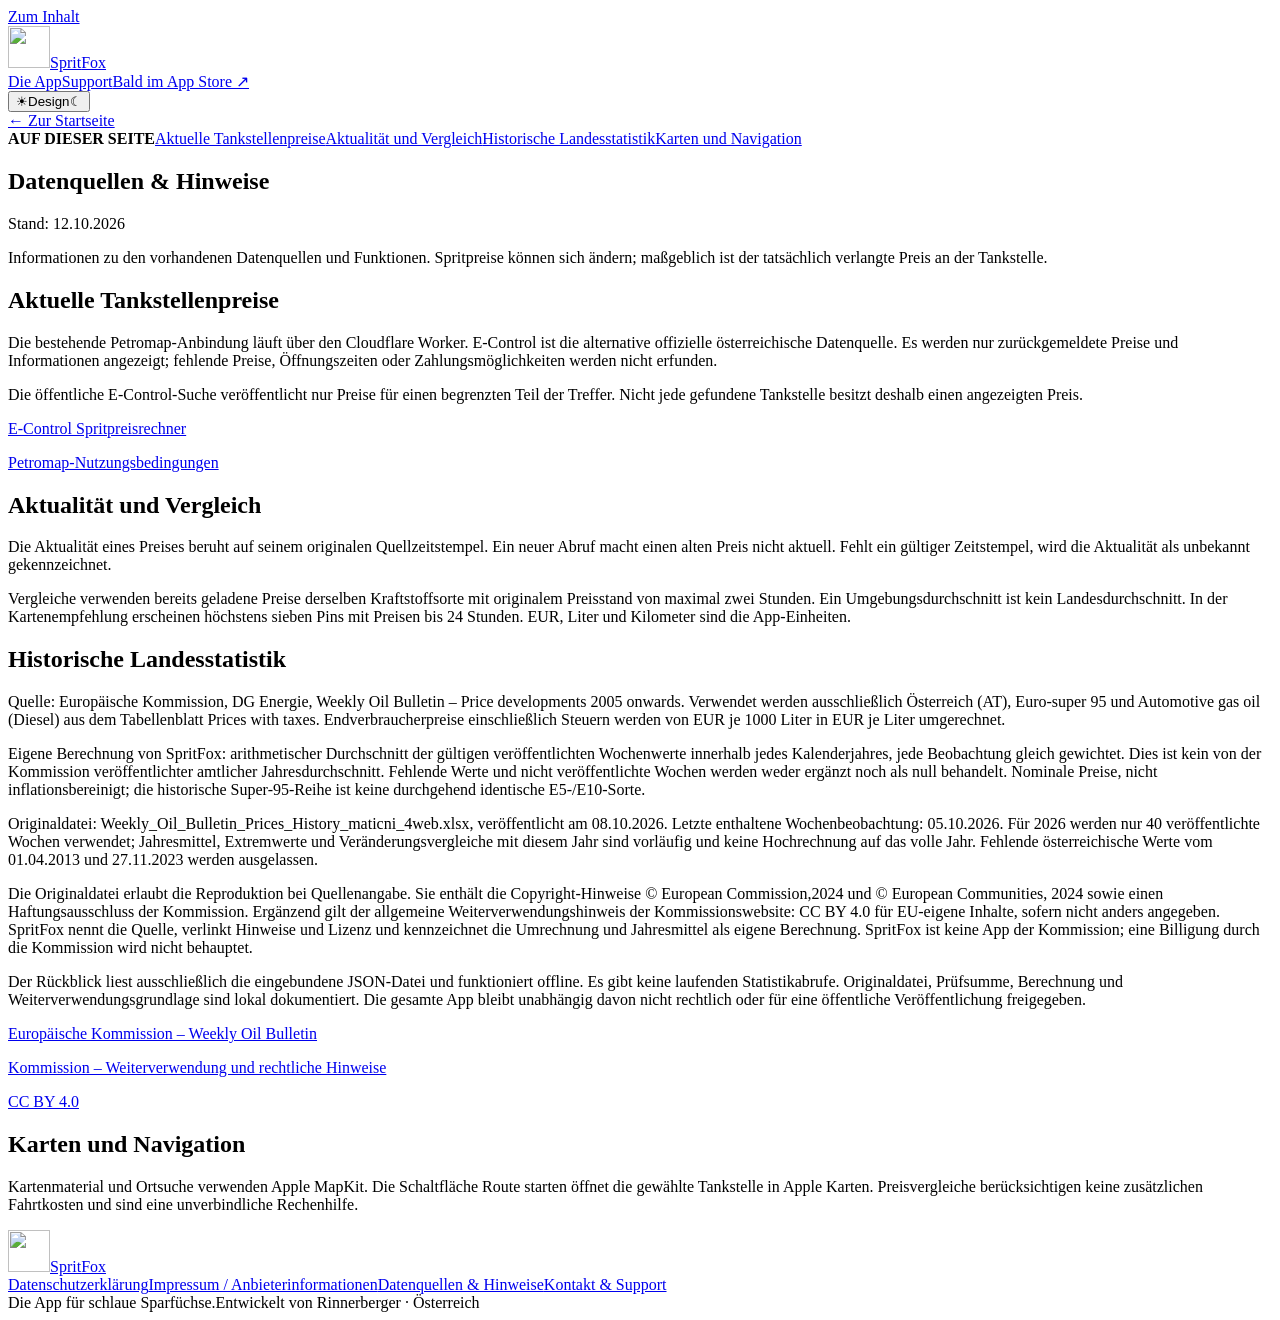
==== datenquellen/index.html @ d54d7916 "Publish existing SpritFox data source notices" ====
<!doctype html>
<html lang="de"><head><meta charset="utf-8"><meta name="viewport" content="width=device-width, initial-scale=1">
<meta name="robots" content="index, follow"><meta name="color-scheme" content="light dark">
<meta name="referrer" content="no-referrer">
<meta http-equiv="Content-Security-Policy" content="default-src 'none'; script-src 'self'; style-src 'self'; img-src 'self'; base-uri 'none'; form-action 'none'">
<meta name="description" content="SpritFox – Die App für schlaue Sparfüchse. Verfügbare Diesel- und Benzinpreise in Österreich und Deutschland vergleichen. Bald im App Store.">
<title>Datenquellen &amp; Hinweise · SpritFox</title><script src="../theme-init.js"></script><script src="../site.js" defer></script><link rel="stylesheet" href="../styles.css"><link rel="icon" type="image/png" href="../foxy.png"></head>
<body><a class="skip-link" href="#inhalt">Zum Inhalt</a><header class="site-header"><a class="brand" href="../index.html" aria-label="SpritFox Startseite"><img src="../foxy.png" width="42" height="42" alt=""><span>Sprit<span class="fox">Fox</span></span></a><nav class="header-nav" aria-label="Hauptnavigation"><a href="../index.html#funktionen">Die App</a><a href="../support/index.html">Support</a><a class="nav-cta" href="../index.html#download">Bald im App Store <span aria-hidden="true">↗</span></a><div class="theme-controls"><button class="theme-toggle" id="theme-toggle" type="button" aria-pressed="false" aria-label="Dunkelmodus einschalten"><span class="theme-sun" aria-hidden="true">☀</span><span class="theme-label">Design</span><span class="theme-moon" aria-hidden="true">☾</span></button><button class="theme-reset" id="theme-reset" type="button" hidden title="Systemeinstellung verwenden" aria-label="Systemeinstellung verwenden">Auto</button></div></nav></header>
<main id="inhalt" class="legal-main"><a class="breadcrumb" href="../index.html">← Zur Startseite</a><div class="legal-layout"><nav class="legal-toc" aria-label="Inhaltsverzeichnis"><strong>AUF DIESER SEITE</strong><a href="#abschnitt-1">Aktuelle Tankstellenpreise</a><a href="#abschnitt-2">Aktualität und Vergleich</a><a href="#abschnitt-3">Historische Landesstatistik</a><a href="#abschnitt-4">Karten und Navigation</a></nav><article class="legal-article"><h1>Datenquellen &amp; Hinweise</h1><p class="date">Stand: 12.10.2026</p><p class="summary">Informationen zu den vorhandenen Datenquellen und Funktionen. Spritpreise können sich ändern; maßgeblich ist der tatsächlich verlangte Preis an der Tankstelle.</p><section id="abschnitt-1"><h2>Aktuelle Tankstellenpreise</h2><p>Die bestehende Petromap-Anbindung läuft über den Cloudflare Worker. E-Control ist die alternative offizielle österreichische Datenquelle. Es werden nur zurückgemeldete Preise und Informationen angezeigt; fehlende Preise, Öffnungszeiten oder Zahlungsmöglichkeiten werden nicht erfunden.</p><p>Die öffentliche E-Control-Suche veröffentlicht nur Preise für einen begrenzten Teil der Treffer. Nicht jede gefundene Tankstelle besitzt deshalb einen angezeigten Preis.</p><p><a href="https://www.spritpreisrechner.at/">E-Control Spritpreisrechner</a></p><p><a href="https://developer.petromap.eu/terms">Petromap-Nutzungsbedingungen</a></p></section><section id="abschnitt-2"><h2>Aktualität und Vergleich</h2><p>Die Aktualität eines Preises beruht auf seinem originalen Quellzeitstempel. Ein neuer Abruf macht einen alten Preis nicht aktuell. Fehlt ein gültiger Zeitstempel, wird die Aktualität als unbekannt gekennzeichnet.</p><p>Vergleiche verwenden bereits geladene Preise derselben Kraftstoffsorte mit originalem Preisstand von maximal zwei Stunden. Ein Umgebungsdurchschnitt ist kein Landesdurchschnitt. In der Kartenempfehlung erscheinen höchstens sieben Pins mit Preisen bis 24 Stunden. EUR, Liter und Kilometer sind die App-Einheiten.</p></section><section id="abschnitt-3"><h2>Historische Landesstatistik</h2><p>Quelle: Europäische Kommission, DG Energie, Weekly Oil Bulletin – Price developments 2005 onwards. Verwendet werden ausschließlich Österreich (AT), Euro-super 95 und Automotive gas oil (Diesel) aus dem Tabellenblatt Prices with taxes. Endverbraucherpreise einschließlich Steuern werden von EUR je 1000 Liter in EUR je Liter umgerechnet.</p><p>Eigene Berechnung von Sprit<span class="fox">Fox</span>: arithmetischer Durchschnitt der gültigen veröffentlichten Wochenwerte innerhalb jedes Kalenderjahres, jede Beobachtung gleich gewichtet. Dies ist kein von der Kommission veröffentlichter amtlicher Jahresdurchschnitt. Fehlende Werte und nicht veröffentlichte Wochen werden weder ergänzt noch als null behandelt. Nominale Preise, nicht inflationsbereinigt; die historische Super-95-Reihe ist keine durchgehend identische E5-/E10-Sorte.</p><p>Originaldatei: Weekly_Oil_Bulletin_Prices_History_maticni_4web.xlsx, veröffentlicht am 08.10.2026. Letzte enthaltene Wochenbeobachtung: 05.10.2026. Für 2026 werden nur 40 veröffentlichte Wochen verwendet; Jahresmittel, Extremwerte und Veränderungsvergleiche mit diesem Jahr sind vorläufig und keine Hochrechnung auf das volle Jahr. Fehlende österreichische Werte vom 01.04.2013 und 27.11.2023 werden ausgelassen.</p><p>Die Originaldatei erlaubt die Reproduktion bei Quellenangabe. Sie enthält die Copyright-Hinweise © European Commission,2024 und © European Communities, 2024 sowie einen Haftungsausschluss der Kommission. Ergänzend gilt der allgemeine Weiterverwendungshinweis der Kommissionswebsite: CC BY 4.0 für EU-eigene Inhalte, sofern nicht anders angegeben. Sprit<span class="fox">Fox</span> nennt die Quelle, verlinkt Hinweise und Lizenz und kennzeichnet die Umrechnung und Jahresmittel als eigene Berechnung. Sprit<span class="fox">Fox</span> ist keine App der Kommission; eine Billigung durch die Kommission wird nicht behauptet.</p><p>Der Rückblick liest ausschließlich die eingebundene JSON-Datei und funktioniert offline. Es gibt keine laufenden Statistikabrufe. Originaldatei, Prüfsumme, Berechnung und Weiterverwendungsgrundlage sind lokal dokumentiert. Die gesamte App bleibt unabhängig davon nicht rechtlich oder für eine öffentliche Veröffentlichung freigegeben.</p><p><a href="https://energy.ec.europa.eu/data-and-analysis/weekly-oil-bulletin_en">Europäische Kommission – Weekly Oil Bulletin</a></p><p><a href="https://commission.europa.eu/legal-notice_en">Kommission – Weiterverwendung und rechtliche Hinweise</a></p><p><a href="https://creativecommons.org/licenses/by/4.0/">CC BY 4.0</a></p></section><section id="abschnitt-4"><h2>Karten und Navigation</h2><p>Kartenmaterial und Ortsuche verwenden Apple MapKit. Die Schaltfläche Route starten öffnet die gewählte Tankstelle in Apple Karten. Preisvergleiche berücksichtigen keine zusätzlichen Fahrtkosten und sind eine unverbindliche Rechenhilfe.</p></section></article></div></main><footer class="site-footer"><div class="footer-top"><a class="brand" href="../index.html" aria-label="SpritFox Startseite"><img src="../foxy.png" width="42" height="42" alt=""><span>Sprit<span class="fox">Fox</span></span></a><nav class="footer-nav" aria-label="Rechtliche Informationen"><a href="../datenschutz/index.html">Datenschutzerklärung</a><a href="../impressum/index.html">Impressum / Anbieterinformationen</a><a href="../datenquellen/index.html" aria-current="page">Datenquellen &amp; Hinweise</a><a href="../support/index.html">Kontakt &amp; Support</a></nav></div><div class="footer-bottom"><span>Die App für schlaue Sparfüchse.</span><span>Entwickelt von Rinnerberger · Österreich</span></div></footer></body></html>
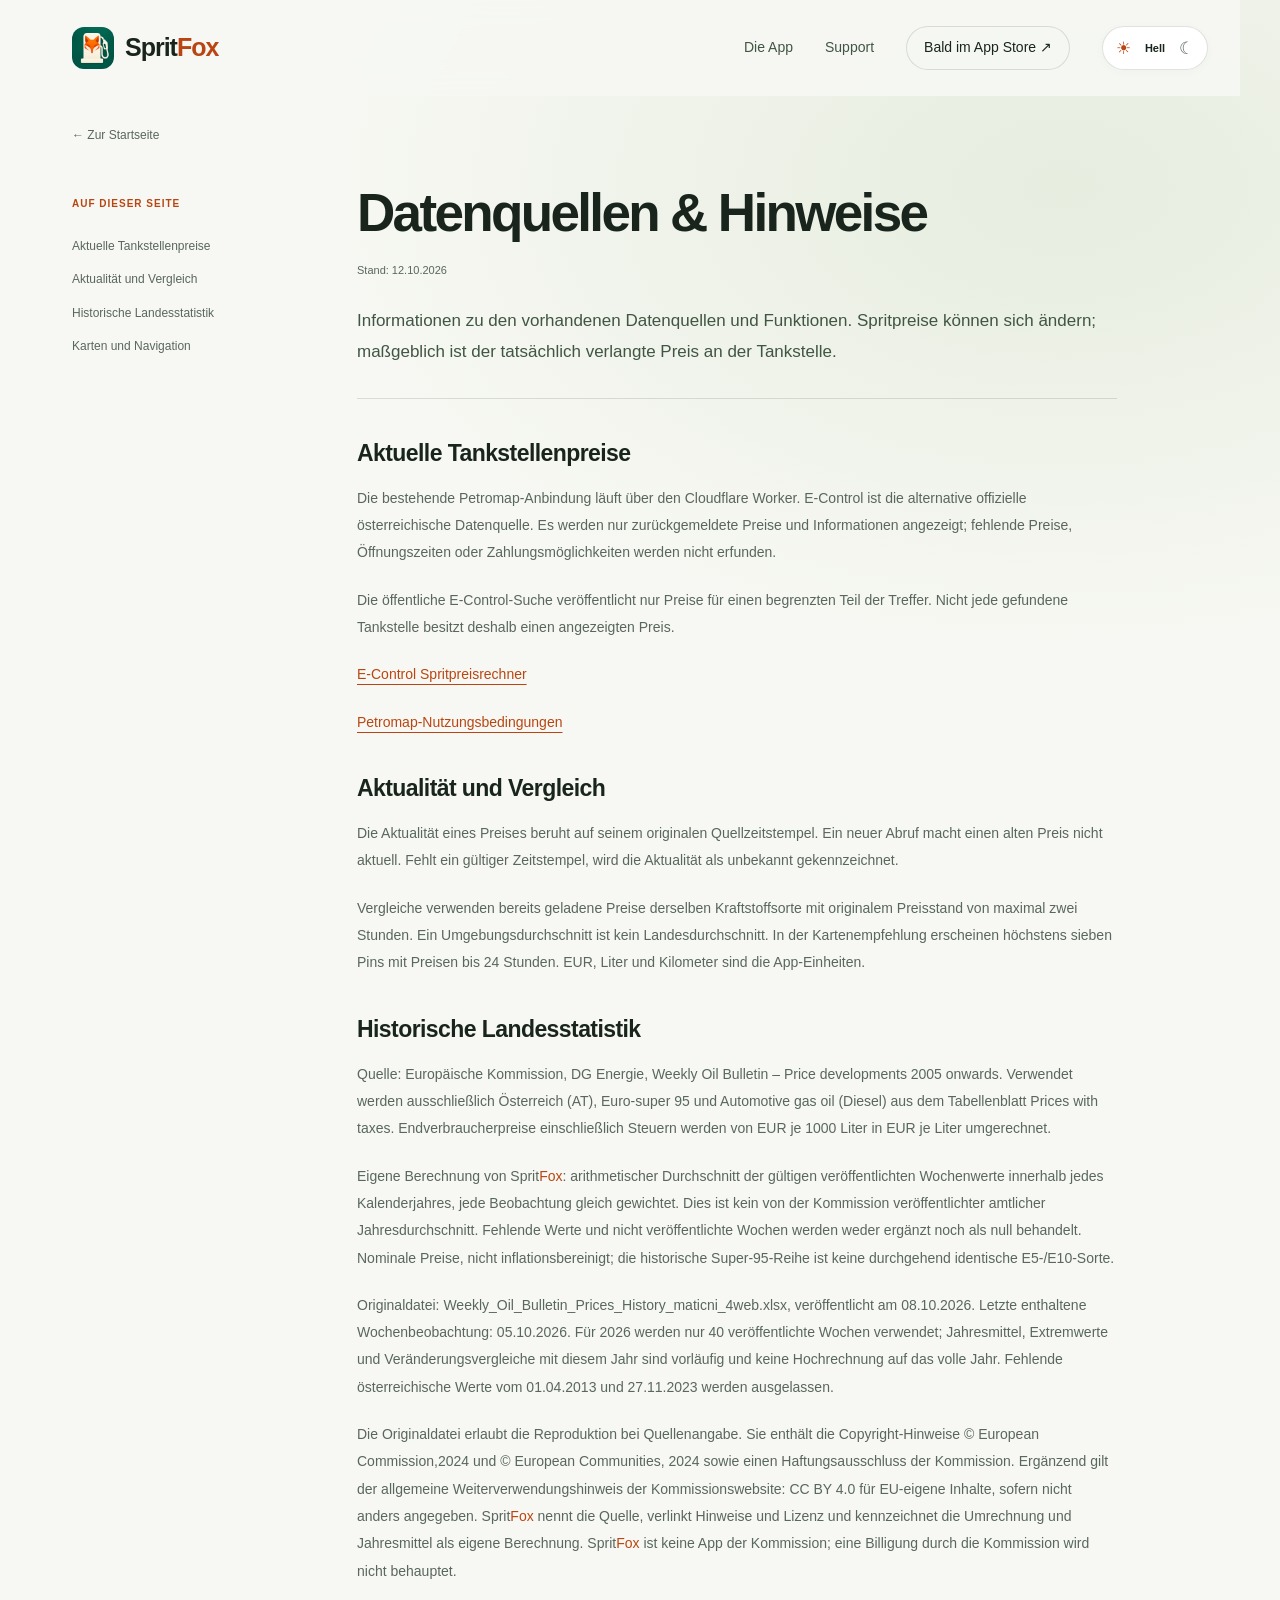
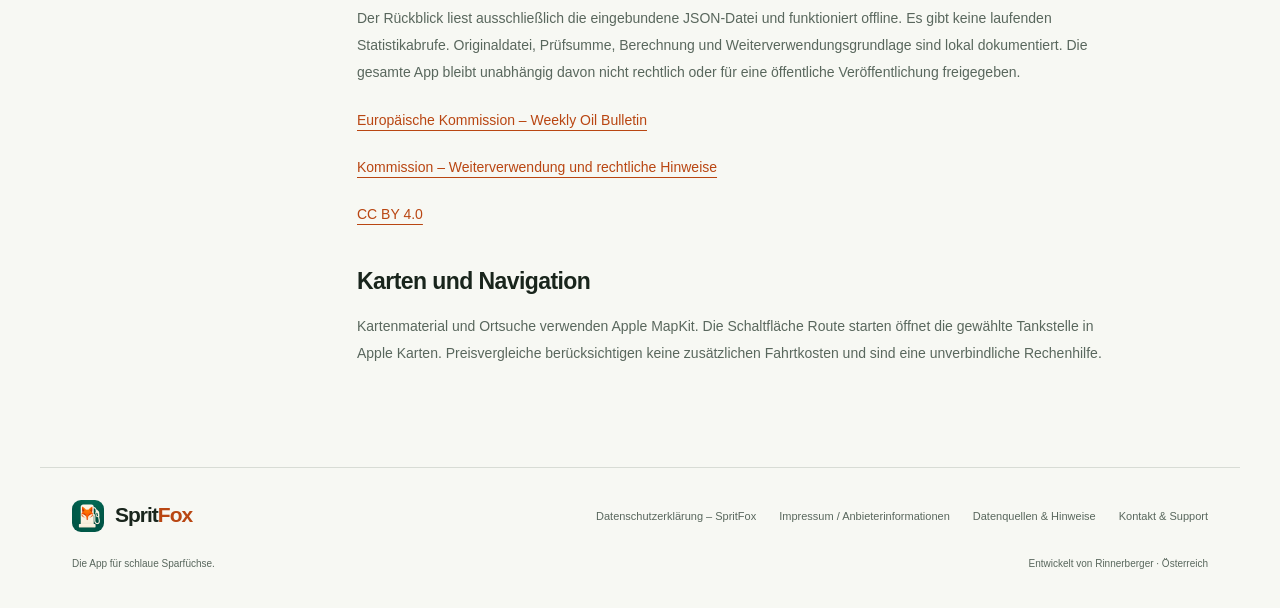
==== commit a5ad18e5: "Sync privacy navigation title on data sources page" ====
--- a/datenquellen/index.html
+++ b/datenquellen/index.html
@@ -6,4 +6,4 @@
 <meta name="description" content="SpritFox – Die App für schlaue Sparfüchse. Verfügbare Diesel- und Benzinpreise in Österreich und Deutschland vergleichen. Bald im App Store.">
 <title>Datenquellen &amp; Hinweise · SpritFox</title><script src="../theme-init.js"></script><script src="../site.js" defer></script><link rel="stylesheet" href="../styles.css"><link rel="icon" type="image/png" href="../foxy.png"></head>
 <body><a class="skip-link" href="#inhalt">Zum Inhalt</a><header class="site-header"><a class="brand" href="../index.html" aria-label="SpritFox Startseite"><img src="../foxy.png" width="42" height="42" alt=""><span>Sprit<span class="fox">Fox</span></span></a><nav class="header-nav" aria-label="Hauptnavigation"><a href="../index.html#funktionen">Die App</a><a href="../support/index.html">Support</a><a class="nav-cta" href="../index.html#download">Bald im App Store <span aria-hidden="true">↗</span></a><div class="theme-controls"><button class="theme-toggle" id="theme-toggle" type="button" aria-pressed="false" aria-label="Dunkelmodus einschalten"><span class="theme-sun" aria-hidden="true">☀</span><span class="theme-label">Design</span><span class="theme-moon" aria-hidden="true">☾</span></button><button class="theme-reset" id="theme-reset" type="button" hidden title="Systemeinstellung verwenden" aria-label="Systemeinstellung verwenden">Auto</button></div></nav></header>
-<main id="inhalt" class="legal-main"><a class="breadcrumb" href="../index.html">← Zur Startseite</a><div class="legal-layout"><nav class="legal-toc" aria-label="Inhaltsverzeichnis"><strong>AUF DIESER SEITE</strong><a href="#abschnitt-1">Aktuelle Tankstellenpreise</a><a href="#abschnitt-2">Aktualität und Vergleich</a><a href="#abschnitt-3">Historische Landesstatistik</a><a href="#abschnitt-4">Karten und Navigation</a></nav><article class="legal-article"><h1>Datenquellen &amp; Hinweise</h1><p class="date">Stand: 12.10.2026</p><p class="summary">Informationen zu den vorhandenen Datenquellen und Funktionen. Spritpreise können sich ändern; maßgeblich ist der tatsächlich verlangte Preis an der Tankstelle.</p><section id="abschnitt-1"><h2>Aktuelle Tankstellenpreise</h2><p>Die bestehende Petromap-Anbindung läuft über den Cloudflare Worker. E-Control ist die alternative offizielle österreichische Datenquelle. Es werden nur zurückgemeldete Preise und Informationen angezeigt; fehlende Preise, Öffnungszeiten oder Zahlungsmöglichkeiten werden nicht erfunden.</p><p>Die öffentliche E-Control-Suche veröffentlicht nur Preise für einen begrenzten Teil der Treffer. Nicht jede gefundene Tankstelle besitzt deshalb einen angezeigten Preis.</p><p><a href="https://www.spritpreisrechner.at/">E-Control Spritpreisrechner</a></p><p><a href="https://developer.petromap.eu/terms">Petromap-Nutzungsbedingungen</a></p></section><section id="abschnitt-2"><h2>Aktualität und Vergleich</h2><p>Die Aktualität eines Preises beruht auf seinem originalen Quellzeitstempel. Ein neuer Abruf macht einen alten Preis nicht aktuell. Fehlt ein gültiger Zeitstempel, wird die Aktualität als unbekannt gekennzeichnet.</p><p>Vergleiche verwenden bereits geladene Preise derselben Kraftstoffsorte mit originalem Preisstand von maximal zwei Stunden. Ein Umgebungsdurchschnitt ist kein Landesdurchschnitt. In der Kartenempfehlung erscheinen höchstens sieben Pins mit Preisen bis 24 Stunden. EUR, Liter und Kilometer sind die App-Einheiten.</p></section><section id="abschnitt-3"><h2>Historische Landesstatistik</h2><p>Quelle: Europäische Kommission, DG Energie, Weekly Oil Bulletin – Price developments 2005 onwards. Verwendet werden ausschließlich Österreich (AT), Euro-super 95 und Automotive gas oil (Diesel) aus dem Tabellenblatt Prices with taxes. Endverbraucherpreise einschließlich Steuern werden von EUR je 1000 Liter in EUR je Liter umgerechnet.</p><p>Eigene Berechnung von Sprit<span class="fox">Fox</span>: arithmetischer Durchschnitt der gültigen veröffentlichten Wochenwerte innerhalb jedes Kalenderjahres, jede Beobachtung gleich gewichtet. Dies ist kein von der Kommission veröffentlichter amtlicher Jahresdurchschnitt. Fehlende Werte und nicht veröffentlichte Wochen werden weder ergänzt noch als null behandelt. Nominale Preise, nicht inflationsbereinigt; die historische Super-95-Reihe ist keine durchgehend identische E5-/E10-Sorte.</p><p>Originaldatei: Weekly_Oil_Bulletin_Prices_History_maticni_4web.xlsx, veröffentlicht am 08.10.2026. Letzte enthaltene Wochenbeobachtung: 05.10.2026. Für 2026 werden nur 40 veröffentlichte Wochen verwendet; Jahresmittel, Extremwerte und Veränderungsvergleiche mit diesem Jahr sind vorläufig und keine Hochrechnung auf das volle Jahr. Fehlende österreichische Werte vom 01.04.2013 und 27.11.2023 werden ausgelassen.</p><p>Die Originaldatei erlaubt die Reproduktion bei Quellenangabe. Sie enthält die Copyright-Hinweise © European Commission,2024 und © European Communities, 2024 sowie einen Haftungsausschluss der Kommission. Ergänzend gilt der allgemeine Weiterverwendungshinweis der Kommissionswebsite: CC BY 4.0 für EU-eigene Inhalte, sofern nicht anders angegeben. Sprit<span class="fox">Fox</span> nennt die Quelle, verlinkt Hinweise und Lizenz und kennzeichnet die Umrechnung und Jahresmittel als eigene Berechnung. Sprit<span class="fox">Fox</span> ist keine App der Kommission; eine Billigung durch die Kommission wird nicht behauptet.</p><p>Der Rückblick liest ausschließlich die eingebundene JSON-Datei und funktioniert offline. Es gibt keine laufenden Statistikabrufe. Originaldatei, Prüfsumme, Berechnung und Weiterverwendungsgrundlage sind lokal dokumentiert. Die gesamte App bleibt unabhängig davon nicht rechtlich oder für eine öffentliche Veröffentlichung freigegeben.</p><p><a href="https://energy.ec.europa.eu/data-and-analysis/weekly-oil-bulletin_en">Europäische Kommission – Weekly Oil Bulletin</a></p><p><a href="https://commission.europa.eu/legal-notice_en">Kommission – Weiterverwendung und rechtliche Hinweise</a></p><p><a href="https://creativecommons.org/licenses/by/4.0/">CC BY 4.0</a></p></section><section id="abschnitt-4"><h2>Karten und Navigation</h2><p>Kartenmaterial und Ortsuche verwenden Apple MapKit. Die Schaltfläche Route starten öffnet die gewählte Tankstelle in Apple Karten. Preisvergleiche berücksichtigen keine zusätzlichen Fahrtkosten und sind eine unverbindliche Rechenhilfe.</p></section></article></div></main><footer class="site-footer"><div class="footer-top"><a class="brand" href="../index.html" aria-label="SpritFox Startseite"><img src="../foxy.png" width="42" height="42" alt=""><span>Sprit<span class="fox">Fox</span></span></a><nav class="footer-nav" aria-label="Rechtliche Informationen"><a href="../datenschutz/index.html">Datenschutzerklärung</a><a href="../impressum/index.html">Impressum / Anbieterinformationen</a><a href="../datenquellen/index.html" aria-current="page">Datenquellen &amp; Hinweise</a><a href="../support/index.html">Kontakt &amp; Support</a></nav></div><div class="footer-bottom"><span>Die App für schlaue Sparfüchse.</span><span>Entwickelt von Rinnerberger · Österreich</span></div></footer></body></html>+<main id="inhalt" class="legal-main"><a class="breadcrumb" href="../index.html">← Zur Startseite</a><div class="legal-layout"><nav class="legal-toc" aria-label="Inhaltsverzeichnis"><strong>AUF DIESER SEITE</strong><a href="#abschnitt-1">Aktuelle Tankstellenpreise</a><a href="#abschnitt-2">Aktualität und Vergleich</a><a href="#abschnitt-3">Historische Landesstatistik</a><a href="#abschnitt-4">Karten und Navigation</a></nav><article class="legal-article"><h1>Datenquellen &amp; Hinweise</h1><p class="date">Stand: 12.10.2026</p><p class="summary">Informationen zu den vorhandenen Datenquellen und Funktionen. Spritpreise können sich ändern; maßgeblich ist der tatsächlich verlangte Preis an der Tankstelle.</p><section id="abschnitt-1"><h2>Aktuelle Tankstellenpreise</h2><p>Die bestehende Petromap-Anbindung läuft über den Cloudflare Worker. E-Control ist die alternative offizielle österreichische Datenquelle. Es werden nur zurückgemeldete Preise und Informationen angezeigt; fehlende Preise, Öffnungszeiten oder Zahlungsmöglichkeiten werden nicht erfunden.</p><p>Die öffentliche E-Control-Suche veröffentlicht nur Preise für einen begrenzten Teil der Treffer. Nicht jede gefundene Tankstelle besitzt deshalb einen angezeigten Preis.</p><p><a href="https://www.spritpreisrechner.at/">E-Control Spritpreisrechner</a></p><p><a href="https://developer.petromap.eu/terms">Petromap-Nutzungsbedingungen</a></p></section><section id="abschnitt-2"><h2>Aktualität und Vergleich</h2><p>Die Aktualität eines Preises beruht auf seinem originalen Quellzeitstempel. Ein neuer Abruf macht einen alten Preis nicht aktuell. Fehlt ein gültiger Zeitstempel, wird die Aktualität als unbekannt gekennzeichnet.</p><p>Vergleiche verwenden bereits geladene Preise derselben Kraftstoffsorte mit originalem Preisstand von maximal zwei Stunden. Ein Umgebungsdurchschnitt ist kein Landesdurchschnitt. In der Kartenempfehlung erscheinen höchstens sieben Pins mit Preisen bis 24 Stunden. EUR, Liter und Kilometer sind die App-Einheiten.</p></section><section id="abschnitt-3"><h2>Historische Landesstatistik</h2><p>Quelle: Europäische Kommission, DG Energie, Weekly Oil Bulletin – Price developments 2005 onwards. Verwendet werden ausschließlich Österreich (AT), Euro-super 95 und Automotive gas oil (Diesel) aus dem Tabellenblatt Prices with taxes. Endverbraucherpreise einschließlich Steuern werden von EUR je 1000 Liter in EUR je Liter umgerechnet.</p><p>Eigene Berechnung von Sprit<span class="fox">Fox</span>: arithmetischer Durchschnitt der gültigen veröffentlichten Wochenwerte innerhalb jedes Kalenderjahres, jede Beobachtung gleich gewichtet. Dies ist kein von der Kommission veröffentlichter amtlicher Jahresdurchschnitt. Fehlende Werte und nicht veröffentlichte Wochen werden weder ergänzt noch als null behandelt. Nominale Preise, nicht inflationsbereinigt; die historische Super-95-Reihe ist keine durchgehend identische E5-/E10-Sorte.</p><p>Originaldatei: Weekly_Oil_Bulletin_Prices_History_maticni_4web.xlsx, veröffentlicht am 08.10.2026. Letzte enthaltene Wochenbeobachtung: 05.10.2026. Für 2026 werden nur 40 veröffentlichte Wochen verwendet; Jahresmittel, Extremwerte und Veränderungsvergleiche mit diesem Jahr sind vorläufig und keine Hochrechnung auf das volle Jahr. Fehlende österreichische Werte vom 01.04.2013 und 27.11.2023 werden ausgelassen.</p><p>Die Originaldatei erlaubt die Reproduktion bei Quellenangabe. Sie enthält die Copyright-Hinweise © European Commission,2024 und © European Communities, 2024 sowie einen Haftungsausschluss der Kommission. Ergänzend gilt der allgemeine Weiterverwendungshinweis der Kommissionswebsite: CC BY 4.0 für EU-eigene Inhalte, sofern nicht anders angegeben. Sprit<span class="fox">Fox</span> nennt die Quelle, verlinkt Hinweise und Lizenz und kennzeichnet die Umrechnung und Jahresmittel als eigene Berechnung. Sprit<span class="fox">Fox</span> ist keine App der Kommission; eine Billigung durch die Kommission wird nicht behauptet.</p><p>Der Rückblick liest ausschließlich die eingebundene JSON-Datei und funktioniert offline. Es gibt keine laufenden Statistikabrufe. Originaldatei, Prüfsumme, Berechnung und Weiterverwendungsgrundlage sind lokal dokumentiert. Die gesamte App bleibt unabhängig davon nicht rechtlich oder für eine öffentliche Veröffentlichung freigegeben.</p><p><a href="https://energy.ec.europa.eu/data-and-analysis/weekly-oil-bulletin_en">Europäische Kommission – Weekly Oil Bulletin</a></p><p><a href="https://commission.europa.eu/legal-notice_en">Kommission – Weiterverwendung und rechtliche Hinweise</a></p><p><a href="https://creativecommons.org/licenses/by/4.0/">CC BY 4.0</a></p></section><section id="abschnitt-4"><h2>Karten und Navigation</h2><p>Kartenmaterial und Ortsuche verwenden Apple MapKit. Die Schaltfläche Route starten öffnet die gewählte Tankstelle in Apple Karten. Preisvergleiche berücksichtigen keine zusätzlichen Fahrtkosten und sind eine unverbindliche Rechenhilfe.</p></section></article></div></main><footer class="site-footer"><div class="footer-top"><a class="brand" href="../index.html" aria-label="SpritFox Startseite"><img src="../foxy.png" width="42" height="42" alt=""><span>Sprit<span class="fox">Fox</span></span></a><nav class="footer-nav" aria-label="Rechtliche Informationen"><a href="../datenschutz/index.html">Datenschutzerklärung – SpritFox</a><a href="../impressum/index.html">Impressum / Anbieterinformationen</a><a href="../datenquellen/index.html" aria-current="page">Datenquellen &amp; Hinweise</a><a href="../support/index.html">Kontakt &amp; Support</a></nav></div><div class="footer-bottom"><span>Die App für schlaue Sparfüchse.</span><span>Entwickelt von Rinnerberger · Österreich</span></div></footer></body></html>
--- a/styles.css
+++ b/styles.css
@@ -0,0 +1,25 @@
+:root{color-scheme:light;--bg:#f7f8f3;--surface:#fff;--surface-raised:#edf1e8;--ink:#19251c;--muted:#59675d;--soft:#405543;--accent:#b94612;--orange:#ff773c;--line:rgba(30,55,33,.14);--line-strong:#b8c6ae;--feature-bg:#edf3e7;--subheading:#5d7557;--store-top:#edf3e7;--notice:#79533a;--hero-glow:rgba(111,156,79,.12);--orbit-line:rgba(82,111,58,.14);--phone-shadow:rgba(20,45,23,.17);--capture-bg:#f2f2f7;--radius:28px;--page:1200px}
+:root[data-theme="dark"]{color-scheme:dark;--bg:#101412;--surface:#181d19;--surface-raised:#202621;--ink:#f6f5ef;--muted:#a7ada7;--soft:#c5cbc3;--accent:#ff844d;--line:rgba(232,240,228,.12);--line-strong:#43503e;--feature-bg:#1a231a;--subheading:#8e9c86;--store-top:#283122;--notice:#c8ad91;--hero-glow:rgba(83,119,69,.13);--orbit-line:rgba(177,203,154,.09);--phone-shadow:rgba(0,0,0,.45);--capture-bg:#000}
+@media(prefers-color-scheme:dark){:root:not([data-theme]){color-scheme:dark;--bg:#101412;--surface:#181d19;--surface-raised:#202621;--ink:#f6f5ef;--muted:#a7ada7;--soft:#c5cbc3;--accent:#ff844d;--line:rgba(232,240,228,.12);--line-strong:#43503e;--feature-bg:#1a231a;--subheading:#8e9c86;--store-top:#283122;--notice:#c8ad91;--hero-glow:rgba(83,119,69,.13);--orbit-line:rgba(177,203,154,.09);--phone-shadow:rgba(0,0,0,.45);--capture-bg:#000}}
+*{box-sizing:border-box}html{scroll-behavior:smooth;scroll-padding-top:100px}body{margin:0;background:var(--bg);color:var(--ink);font:16px/1.65 -apple-system,BlinkMacSystemFont,"Segoe UI",sans-serif;-webkit-font-smoothing:antialiased}body::before{content:"";position:absolute;inset:0 0 auto;height:850px;pointer-events:none;background:radial-gradient(ellipse at 83% 22%,var(--hero-glow),transparent 50%);z-index:-1}a{color:inherit;text-underline-offset:5px}button,a{-webkit-tap-highlight-color:transparent}a:focus-visible,[tabindex]:focus-visible{outline:3px solid var(--accent);outline-offset:6px;border-radius:6px}a:hover{color:var(--accent)}img{max-width:100%;display:block}svg{width:24px;height:24px;fill:none;stroke:currentColor;stroke-width:1.65;stroke-linecap:round;stroke-linejoin:round;flex:none}p{margin:0 0 20px;color:var(--muted)}h1,h2,h3{letter-spacing:-.045em;line-height:1.08;margin:0;font-weight:650;text-wrap:balance}h2{font-size:clamp(34px,4.4vw,54px)}h3{font-size:25px}::selection{background:#ff844d;color:#101412}.fox,.accent-word{color:var(--accent)}.skip-link{position:fixed;top:-100px;left:20px;z-index:20;background:var(--ink);color:var(--bg);padding:10px 18px}.skip-link:focus{top:12px}.site-header{max-width:var(--page);margin:auto;padding:26px 32px;display:flex;align-items:center;justify-content:space-between;gap:24px}.brand{display:inline-flex;align-items:center;gap:11px;text-decoration:none;font-size:25px;letter-spacing:-1px;font-weight:750;flex-shrink:0}.brand img{width:42px;height:42px;border-radius:12px}.header-nav{display:flex;gap:32px;align-items:center;font-size:14px}.header-nav a{text-decoration:none;color:var(--soft)}.header-nav a:hover{color:var(--ink)}.header-nav .nav-cta{border:1px solid var(--line);border-radius:999px;padding:9px 17px;color:var(--ink);background:rgba(255,255,255,.025)}.landing{max-width:var(--page);margin:auto;padding:0 32px}.hero{display:grid;grid-template-columns:1.1fr 1fr;min-height:720px;align-items:center;gap:30px;padding:50px 0 70px}.hero-copy{position:relative;z-index:1;animation:rise-in .75s both}.eyebrow{font-size:10px;line-height:1.5;letter-spacing:.17em;font-weight:650;color:var(--accent);display:flex;gap:9px;align-items:center;margin-bottom:25px}.live-dot{height:6px;width:6px;border-radius:50%;background:var(--accent);box-shadow:0 0 0 4px rgba(255,132,77,.1)}.hero h1{font-size:clamp(47px,5.5vw,72px);letter-spacing:-.065em;line-height:1.04;margin-bottom:27px}.hero-description{font-size:17px;line-height:1.75;max-width:440px;margin-bottom:31px}.hero-actions{display:flex;align-items:center;gap:25px;flex-wrap:wrap}.button{display:inline-flex;align-items:center;justify-content:center;gap:24px;text-decoration:none;min-height:52px;padding:13px 23px;border-radius:15px;font-size:14px;font-weight:700;transition:transform .2s,background .2s}.button-primary{color:#23150e;background:#ff844d;box-shadow:0 8px 32px rgba(255,119,60,.1)}.button-primary:hover{color:#23150e;background:#ff9b6f;transform:translateY(-2px)}.text-link{font-size:13px;font-weight:600;text-decoration:none;display:inline-flex;gap:14px;align-items:center}.hero-note{font-size:12px;color:var(--muted);margin-top:16px}.country-pills{display:flex;gap:9px;flex-wrap:wrap;margin-top:37px}.country-pills>span{display:inline-flex;align-items:center;gap:7px;border:1px solid var(--line);padding:5px 10px;border-radius:999px;color:var(--soft);font-size:11px}.country-pills>span:last-child{border-color:transparent}.hero-visual{position:relative;display:flex;justify-content:center;align-items:center;min-width:0;min-height:620px;isolation:isolate}.orbit{position:absolute;z-index:-1;border:1px solid var(--orbit-line);border-radius:50%;width:490px;height:490px;max-width:110%;pointer-events:none}.orbit-two{width:380px;height:380px;background:radial-gradient(circle,rgba(236,125,61,.095),transparent 68%)}.orbit-one::after{content:"";position:absolute;top:72px;left:52px;width:6px;height:6px;border-radius:50%;background:#ff844d;box-shadow:0 0 18px rgba(255,132,77,.25)}.visual-kicker{position:absolute;left:0;top:64px;font-size:9px;letter-spacing:.1em;line-height:1.8;color:var(--muted);transform:rotate(-90deg);transform-origin:bottom left;white-space:nowrap}.visual-kicker strong{font-weight:550;color:var(--soft)}.device-wrap{width:270px;position:relative;transform:rotate(6deg);animation:device-in 1s .12s both}.phone-frame{padding:7px;border-radius:45px;background:linear-gradient(135deg,#85877f 0%,#3c413b 8%,#151915 45%,#5b6057 90%,#a1a196 100%);box-shadow:18px 38px 70px var(--phone-shadow),0 0 0 1px #111610;position:relative}.phone-frame::before{content:"";position:absolute;width:3px;height:49px;left:-3px;top:140px;border-radius:3px;background:#50564d}.phone-frame::after{content:"";position:absolute;width:3px;height:66px;right:-3px;top:163px;border-radius:3px;background:#5d6259}.phone-screen{aspect-ratio:9/19.5;overflow:hidden;border-radius:38px;border:2px solid #050b08;background:#064b3e;position:relative}.phone-island{position:absolute;top:12px;left:50%;transform:translateX(-50%);background:#070b08;border-radius:20px;width:82px;height:23px;z-index:2}.phone-home{position:absolute;bottom:8px;left:50%;transform:translateX(-50%);width:90px;height:3px;border-radius:5px;background:rgba(255,255,255,.55);z-index:2}.preview-placeholder{display:flex;flex-direction:column;align-items:center;justify-content:center;height:100%;padding:35px 24px;text-align:center;background:radial-gradient(ellipse at 30% 18%,#0d6853,transparent 65%),#053e34}.preview-placeholder img{width:164px;border-radius:25px;box-shadow:0 8px 30px rgba(0,0,0,.08)}.device-brand{font-size:28px;font-weight:700;letter-spacing:-1.1px;margin-top:20px;color:#fff8eb}.preview-placeholder .device-caption{font-size:11px;color:#c4d9ce;letter-spacing:.02em;margin-top:7px}.preview-placeholder .placeholder-note{font-size:10px;color:#b8cbc1;margin-top:56px;max-width:170px;line-height:1.6}.preview-placeholder .placeholder-note strong{display:block;color:#f7f4e9;font-size:11px;font-weight:500;margin-bottom:3px}.preview-label{font-size:10px;line-height:1.55;text-align:center;color:var(--muted);transform:rotate(-6deg);max-width:245px;margin:27px auto 0}.visual-caption{position:absolute;bottom:-25px;right:0;display:flex;align-items:center;gap:12px;font-size:10px;color:var(--muted)}.caption-line{width:40px;height:1px;background:#45583f}.feature-strip{display:flex;justify-content:space-around;align-items:center;gap:22px;flex-wrap:wrap;border-block:1px solid var(--line);padding:24px 12px;font-size:12px;letter-spacing:.02em;color:var(--soft)}.feature-strip>span{display:flex;align-items:center;gap:10px}.feature-strip>span::before{content:"";width:4px;height:4px;background:#697d5d;border-radius:50%}.section{padding:94px 0;scroll-margin-top:20px}.section-heading{display:flex;justify-content:space-between;align-items:flex-end;gap:48px;margin-bottom:35px}.section-heading p{max-width:285px;font-size:14px;margin-bottom:4px}.section-heading .eyebrow{margin-bottom:18px}.feature-grid{display:grid;grid-template-columns:1.25fr 1fr 1fr;gap:16px}.feature-card{border:1px solid var(--line);border-radius:var(--radius);padding:28px 25px;background:linear-gradient(145deg,rgba(255,255,255,.025),transparent 70%),var(--surface);display:flex;align-items:flex-start;flex-direction:column;transition:border-color .25s,transform .25s}.feature-card:hover{border-color:rgba(255,132,77,.3);transform:translateY(-3px)}.feature-main{background:radial-gradient(ellipse at 0 0,rgba(114,150,76,.14),transparent 80%),var(--feature-bg)}.card-top{display:flex;align-items:center;gap:15px}.small-label{font-size:8px;letter-spacing:.12em;color:var(--soft);font-weight:600}.icon-tile{display:inline-flex;justify-content:center;align-items:center;flex:none;width:42px;height:42px;border:1px solid rgba(255,132,77,.16);border-radius:13px;color:var(--accent);background:rgba(255,132,77,.045);margin-bottom:36px}.feature-card h3{font-size:26px;margin-bottom:18px;letter-spacing:-.035em}.feature-card p{font-size:13px;line-height:1.8;margin-bottom:27px}.fuel-tags{display:flex;gap:8px;margin-top:auto}.fuel-tags span{border:1px solid var(--line-strong);border-radius:8px;padding:5px 13px;font-size:11px;color:var(--soft)}.card-footnote{font-size:10px;color:var(--muted);margin-top:19px}.detail-rule{border-top:1px solid var(--line);padding-top:20px;margin-top:auto;width:100%}.detail-rule strong{font-size:26px;display:block;font-weight:550;letter-spacing:-.04em}.detail-rule span{font-size:10px;color:var(--muted)}.status-key{display:flex;align-items:center;gap:7px;font-size:10px;margin-top:auto;border-top:1px solid var(--line);width:100%;padding-top:20px;color:var(--soft)}.status-dot{height:6px;width:6px;border-radius:50%;background:#a6b998}.map-story{display:grid;grid-template-columns:1fr 1fr;gap:90px;align-items:center;padding-top:50px}.map-story-copy h2{margin-bottom:26px}.map-story-copy p{font-size:14px;max-width:380px}.muted-heading{color:var(--subheading)}.map-story-copy .text-link{margin-top:8px;color:var(--accent)}.journey{border-top:1px solid var(--line)}.journey article{display:flex;align-items:center;gap:20px;padding:28px 0;border-bottom:1px solid var(--line)}.step-number{align-self:flex-start;margin-top:2px;font-size:11px;color:var(--muted);font-variant-numeric:tabular-nums}.journey h3{font-size:20px;margin-bottom:9px;letter-spacing:-.025em}.journey p{font-size:13px;line-height:1.65;margin:0;max-width:280px}.journey-icon{margin-left:auto;color:var(--soft)}.journey-icon svg{width:22px}.extras{padding-top:28px}.extras .eyebrow{margin-bottom:18px}.extras-grid{display:grid;grid-template-columns:repeat(3,1fr);gap:48px;margin-top:38px}.extras-grid article{border-top:1px solid var(--line);padding-top:23px}.extra-icon{color:var(--accent);display:inline-block;margin-bottom:18px}.extras h3{font-size:21px;margin-bottom:12px;letter-spacing:-.025em}.extras p{font-size:13px;line-height:1.75;max-width:290px;margin:0}.availability{border-block:1px solid var(--line);display:grid;grid-template-columns:1fr 1fr;align-items:center;gap:70px;padding:50px 0 55px}.country-art{display:flex;justify-content:center;align-items:center;gap:24px;font-size:80px;letter-spacing:-.08em;font-weight:350;color:var(--soft)}.country-art span:not(.country-divider){position:relative}.country-art span:not(.country-divider)::after{content:"";height:3px;position:absolute;left:5px;right:5px;bottom:12px;border-radius:20px;background:var(--accent);opacity:.5}.country-art .country-divider{font-size:30px;color:var(--muted);letter-spacing:0}.availability h2{font-size:38px;margin-bottom:20px}.availability .eyebrow{margin-bottom:18px}.availability p{max-width:400px;font-size:13px;margin-bottom:19px}.availability .text-link{color:var(--accent)}.download{text-align:center;padding:105px 20px 96px;position:relative}.download>img{border-radius:23px;margin:0 auto 27px;box-shadow:0 8px 40px rgba(0,0,0,.15)}.download .eyebrow{justify-content:center;font-size:9px}.download h2{font-size:clamp(42px,5vw,64px);margin-bottom:25px;letter-spacing:-.055em}.download p{font-size:14px}.store-badge{display:inline-flex;align-items:center;text-align:left;gap:13px;padding:13px 21px;border-radius:16px;border:1px solid var(--line-strong);background:linear-gradient(130deg,var(--store-top),var(--surface));margin-top:10px;box-shadow:0 4px 24px rgba(0,0,0,.12)}.store-symbol svg{width:28px;height:30px}.store-badge small{display:block;color:var(--soft);font-size:10px;line-height:1.5}.store-badge strong{font-size:18px;font-weight:550;line-height:1.5;display:block;letter-spacing:-.03em}.badge-soon{font-size:17px;color:var(--accent);margin-left:10px}.download-contact{font-size:11px;color:var(--muted);margin-top:23px}.download-contact a{color:var(--soft)}.site-footer{max-width:var(--page);margin:auto;padding:30px 32px 35px;border-top:1px solid var(--line)}.footer-top{display:flex;align-items:center;justify-content:space-between;gap:25px}.footer-top .brand{font-size:21px}.footer-top .brand img{height:32px;width:32px;border-radius:9px}.footer-nav{display:flex;flex-wrap:wrap;gap:13px 23px;font-size:11px;color:var(--muted)}.footer-nav a{text-decoration:none}.footer-bottom{display:flex;justify-content:space-between;gap:25px;margin-top:23px;font-size:10px;color:var(--muted)}.preview-notice{max-width:var(--page);margin:0 auto 24px;padding:12px 32px;font-size:11px;color:var(--notice);border-top:1px dashed var(--line-strong)}.legal-main{max-width:var(--page);margin:25px auto 80px;padding:0 32px}.breadcrumb{font-size:12px;color:var(--muted);text-decoration:none;display:inline-flex;gap:8px;margin-bottom:38px}.legal-layout{display:grid;grid-template-columns:220px minmax(0,1fr);gap:65px}.legal-toc{position:sticky;top:30px;align-self:start;font-size:12px;padding-top:12px}.legal-toc strong{display:block;font-size:10px;letter-spacing:.1em;color:var(--accent);margin-bottom:18px}.legal-toc a{display:block;text-decoration:none;color:var(--muted);padding:7px 0;line-height:1.6}.legal-toc a:hover{color:var(--ink)}.legal-article{max-width:760px;min-width:0}.legal-article h1{font-size:clamp(33px,4.2vw,53px);letter-spacing:-.05em;margin-bottom:19px;overflow-wrap:anywhere}.legal-article .date{font-size:11px;color:var(--muted);margin-bottom:25px}.legal-article .summary{font-size:17px;line-height:1.8;color:var(--soft);padding-bottom:30px;border-bottom:1px solid var(--line);margin-bottom:38px}.legal-article section{margin-top:36px;scroll-margin-top:28px}.legal-article h2{font-size:23px;letter-spacing:-.025em;line-height:1.4;margin-bottom:16px}.legal-article p{font-size:14px;line-height:1.95;overflow-wrap:anywhere}.legal-article p a{color:var(--accent)}.draft{padding:12px 16px;border:1px solid var(--line-strong);border-radius:12px;color:var(--notice)}.support-article{margin:0 auto;max-width:720px;padding:10px 0 45px}.support-article>p>a[href^="mailto:"]{display:inline-flex;padding:12px 18px;border:1px solid var(--line);border-radius:12px;background:var(--surface);text-decoration:none}.phone-gallery{height:100%;display:flex;overflow-x:auto;scroll-snap-type:x mandatory;scrollbar-width:none}.phone-gallery::-webkit-scrollbar{display:none}.phone-shot{margin:0;flex:0 0 100%;height:100%;scroll-snap-align:center}.phone-shot img{width:100%;height:100%;object-fit:contain;background:#111}.screenshot-links{display:flex;justify-content:center;gap:16px;margin-top:10px;font-size:10px;transform:rotate(-6deg)}
+@keyframes rise-in{from{opacity:0;transform:translateY(16px)}to{opacity:1;transform:translateY(0)}}@keyframes device-in{from{opacity:0;transform:translateY(20px) rotate(9deg)}to{opacity:1;transform:translateY(0) rotate(6deg)}}
+
+@media(min-width:1500px){.hero{min-height:770px}.device-wrap{width:288px}.hero-visual{min-height:660px}}
+@media(max-width:1000px){.hero{gap:15px;min-height:660px}.hero h1{font-size:clamp(44px,5.65vw,56px)}.hero-visual{min-height:570px}.device-wrap{width:240px}.visual-kicker{display:none}.feature-grid{grid-template-columns:1fr 1fr}.feature-main{grid-column:span 2}.feature-main p{max-width:600px}.feature-main h3 br{display:none}.feature-main .icon-tile{margin-bottom:25px}.map-story{gap:45px}.icon-tile{margin-bottom:28px}.availability{gap:40px}.country-art{font-size:65px}.hero-actions{gap:20px}.hero-description{font-size:15px}.hero .text-link{font-size:12px}.small-label{font-size:9px}}
+@media(max-width:760px){.site-header{padding:22px 24px}.header-nav{gap:22px}.header-nav .nav-cta{display:none}.landing{padding:0 24px}.hero{grid-template-columns:1fr;gap:12px;padding:40px 0 35px}.hero-copy{max-width:560px}.hero h1{font-size:clamp(47px,9vw,67px)}.hero-description{font-size:16px;max-width:490px}.country-pills{margin-top:25px}.hero-visual{min-height:580px;max-width:500px;width:100%;margin:0 auto}.device-wrap{width:248px}.orbit{width:440px;height:440px;max-width:100%}.orbit-two{width:340px;height:340px}.visual-caption{bottom:-20px}.feature-strip{font-size:10px;gap:13px;padding:20px 0;justify-content:flex-start}.section{padding:65px 0}.section-heading{display:block;margin-bottom:28px}.section-heading p{margin:20px 0 0;max-width:400px}.feature-grid{gap:12px}.feature-card{padding:25px 22px}.feature-card h3{font-size:24px}.map-story{grid-template-columns:1fr;gap:35px;padding-top:20px}.map-story-copy p{max-width:500px}.journey p{max-width:none}.extras{padding-top:12px}.extras-grid{gap:26px}.availability{grid-template-columns:1fr;gap:27px;padding:35px 0 45px}.country-art{justify-content:flex-start;font-size:55px}.country-art span:not(.country-divider)::after{bottom:8px}.availability h2{font-size:38px}.availability p{max-width:500px}.download{padding:72px 0}.site-footer{padding:25px 24px}.footer-top{align-items:flex-start;flex-direction:column;gap:23px}.footer-bottom{flex-direction:column;gap:7px}.preview-notice{padding:12px 24px;font-size:10px}.legal-main{padding:0 24px;margin-top:12px}.legal-layout{grid-template-columns:1fr;gap:28px}.legal-toc{position:static;display:flex;flex-wrap:wrap;gap:6px 18px;border-bottom:1px solid var(--line);padding:0 0 25px}.legal-toc strong{width:100%;margin-bottom:7px}.legal-toc a{padding:3px 0;font-size:11px}.breadcrumb{margin-bottom:25px}.legal-article .summary{font-size:16px}.legal-article h1{font-size:38px}}
+@media(max-width:600px){.hero .eyebrow{font-size:9px}.hero-actions{gap:20px}.hero h1{font-size:clamp(43px,11.4vw,62px)}.eyebrow{font-size:9px;letter-spacing:.13em}.hero-note{font-size:11px}.feature-strip{justify-content:space-between}.feature-strip>span{gap:6px}.feature-strip>span:last-child{width:100%}.feature-grid{grid-template-columns:1fr}.feature-main{grid-column:auto}.feature-card p{max-width:440px}.feature-main h3 br{display:initial}.feature-card{padding:28px}.icon-tile{margin-bottom:25px}.extras-grid{grid-template-columns:1fr;gap:27px;margin-top:30px}.extras-grid article{display:grid;grid-template-columns:34px 1fr;column-gap:15px;padding-top:25px}.extra-icon{grid-row:span 2;margin-top:0}.extras h3{margin-bottom:10px}.extras p{max-width:none}.country-pills{gap:5px}.country-pills>span{font-size:10px;padding:5px 9px}.header-nav{font-size:12px;gap:17px}.header-nav a:first-child{display:none}.brand{font-size:24px}.brand img{width:37px;height:37px;border-radius:11px}.hero-visual{min-height:575px}.button{font-size:13px;padding:13px 18px;gap:18px}.hero .text-link{font-size:12px}.footer-nav{gap:12px 18px}.legal-article h1{font-size:clamp(26px,7.5vw,32px);hyphens:auto}.legal-article h2{font-size:21px}.legal-article p{font-size:14px}.legal-toc{display:none}}
+@media(max-width:360px){.site-header,.landing,.site-footer,.legal-main{padding-left:19px;padding-right:19px}.hero h1{font-size:41px}.hero-actions{gap:17px}.hero .text-link{font-size:11px}.device-wrap{width:230px}.hero-visual{min-height:545px}.hero-description{font-size:15px}.hero .eyebrow{letter-spacing:.1em;font-size:8px}}
+@media(prefers-reduced-motion:reduce){html{scroll-behavior:auto}*,*::before,*::after{animation:none!important;transition:none!important}.feature-card:hover,.button-primary:hover{transform:none}.device-wrap{transform:rotate(6deg)}}
+
+/* Theme controls: site-local preference; the native system choice remains available. */
+body{transition:background-color .18s ease,color .18s ease}button{font:inherit;color:inherit}button:focus-visible{outline:3px solid var(--accent);outline-offset:4px}[hidden]{display:none!important}.sr-only{position:absolute;width:1px;height:1px;overflow:hidden;clip-path:inset(50%);white-space:nowrap}.theme-controls{display:none;align-items:center;gap:6px}.js .theme-controls{display:flex}.theme-toggle,.theme-reset{border:1px solid var(--line);background:var(--surface);border-radius:999px;cursor:pointer;min-height:44px}.theme-toggle{display:inline-flex;align-items:center;justify-content:center;gap:7px;padding:8px 13px;box-shadow:0 2px 12px rgba(22,46,23,.025)}.theme-label{font-size:11px;font-weight:600;min-width:34px}.theme-sun,.theme-moon{font-size:17px;line-height:1;color:var(--muted)}:root[data-theme="light"] .theme-sun,:root[data-theme="dark"] .theme-moon{color:var(--accent)}.theme-reset{font-size:10px;padding:8px;min-width:36px;color:var(--muted)}.theme-toggle:hover,.theme-reset:hover{border-color:var(--accent)}
+/* Full, uncropped captures. Padding separates their rectangular canvas from hardware. */
+.hero{min-height:850px;padding-top:35px;padding-bottom:70px}.hero-visual{min-height:770px}.phone-demo{width:310px;max-width:100%;position:relative;z-index:1}.device-wrap{width:100%;transform:none;animation:rise-in .7s .08s both}.phone-frame{padding:7px;box-shadow:18px 32px 65px var(--phone-shadow),0 0 0 1px #222b22}.phone-screen{aspect-ratio:auto;border:0;border-radius:37px;padding:13px 6px;overflow:visible;background:var(--capture-bg)}.app-panel{display:none;margin:0}.app-panel picture{display:block}.app-panel img{width:100%;height:auto;object-fit:contain;border-radius:0}.preview-tabs{padding:4px;margin:0 0 22px;border:1px solid var(--line);background:var(--surface);border-radius:999px;display:flex;gap:2px;min-width:0;box-shadow:0 5px 22px rgba(10,20,12,.035)}.preview-tabs input{position:absolute;opacity:0;pointer-events:none;width:1px;height:1px}.preview-tabs label{flex:1;text-align:center;border-radius:999px;padding:10px 5px;font-size:11px;font-weight:600;cursor:pointer;min-height:40px;display:flex;align-items:center;justify-content:center;color:var(--muted);transition:background-color .18s,color .18s}.preview-tabs input:checked+label{background:var(--surface-raised);color:var(--ink);box-shadow:0 1px 5px rgba(10,20,12,.07)}.preview-tabs input:focus-visible+label{outline:3px solid var(--accent);outline-offset:3px}.preview-descriptions{text-align:center;min-height:56px;display:grid;align-items:start;margin:23px auto 0;max-width:290px;font-size:12px;line-height:1.6;color:var(--soft)}.capture-description{display:none}.preview-label{font-size:10px;line-height:1.6;color:var(--muted);transform:none;margin:6px auto 0;max-width:295px}.phone-demo:has(#preview-tankpreise:checked) [data-view="tankpreise"],.phone-demo:has(#preview-statistik:checked) [data-view="statistik"],.phone-demo:has(#preview-mein-auto:checked) [data-view="mein-auto"]{display:block;animation:capture-in .2s ease-out both}.phone-demo:has(#preview-tankpreise:checked) [data-description="tankpreise"],.phone-demo:has(#preview-statistik:checked) [data-description="statistik"],.phone-demo:has(#preview-mein-auto:checked) [data-description="mein-auto"]{display:block}.feature-card{box-shadow:0 8px 32px rgba(10,22,12,.025)}
+@keyframes capture-in{from{opacity:.4;transform:translateY(3px)}to{opacity:1;transform:translateY(0)}}
+@media(max-width:1100px){.header-nav{gap:19px}.header-nav .nav-cta{display:none}.hero{gap:25px}.phone-demo{width:290px}.hero-visual{min-height:740px}}
+@media(max-width:760px){.hero{padding-top:35px;gap:35px;min-height:0}.hero-visual{min-height:0;padding-bottom:0;max-width:480px}.phone-demo{width:300px}.orbit{width:420px;height:420px;max-width:100%}.preview-descriptions{min-height:56px}.hero-copy{max-width:560px}.device-wrap{width:100%}.section-heading{gap:30px}.header-nav{gap:16px}}
+@media(max-width:600px){.header-nav>a{display:none}.header-nav{gap:0}.site-header{gap:12px}.hero-visual{min-height:0}.phone-demo{width:290px}.hero .eyebrow{letter-spacing:.1em}.device-wrap{width:100%}.theme-toggle{padding:8px 10px}.theme-controls{gap:4px}.theme-reset{padding:8px 6px}.site-header .brand{gap:9px}}
+@media(max-width:360px){.site-header{gap:8px}.site-header .brand{font-size:22px;gap:7px}.site-header .brand img{width:33px;height:33px}.theme-toggle{gap:5px;padding:8px 9px}.theme-label{min-width:32px}.phone-demo{width:270px}.preview-tabs label{font-size:10px}}
+@media(prefers-reduced-motion:reduce){*,*::before,*::after{animation:none!important;transition:none!important}.device-wrap{transform:none}}
+/* Keep the presentation switch reachable while exploring a long mobile preview. */
+.site-header{position:sticky;top:0;z-index:10;background:color-mix(in srgb,var(--bg) 90%,transparent);backdrop-filter:blur(14px);-webkit-backdrop-filter:blur(14px)}
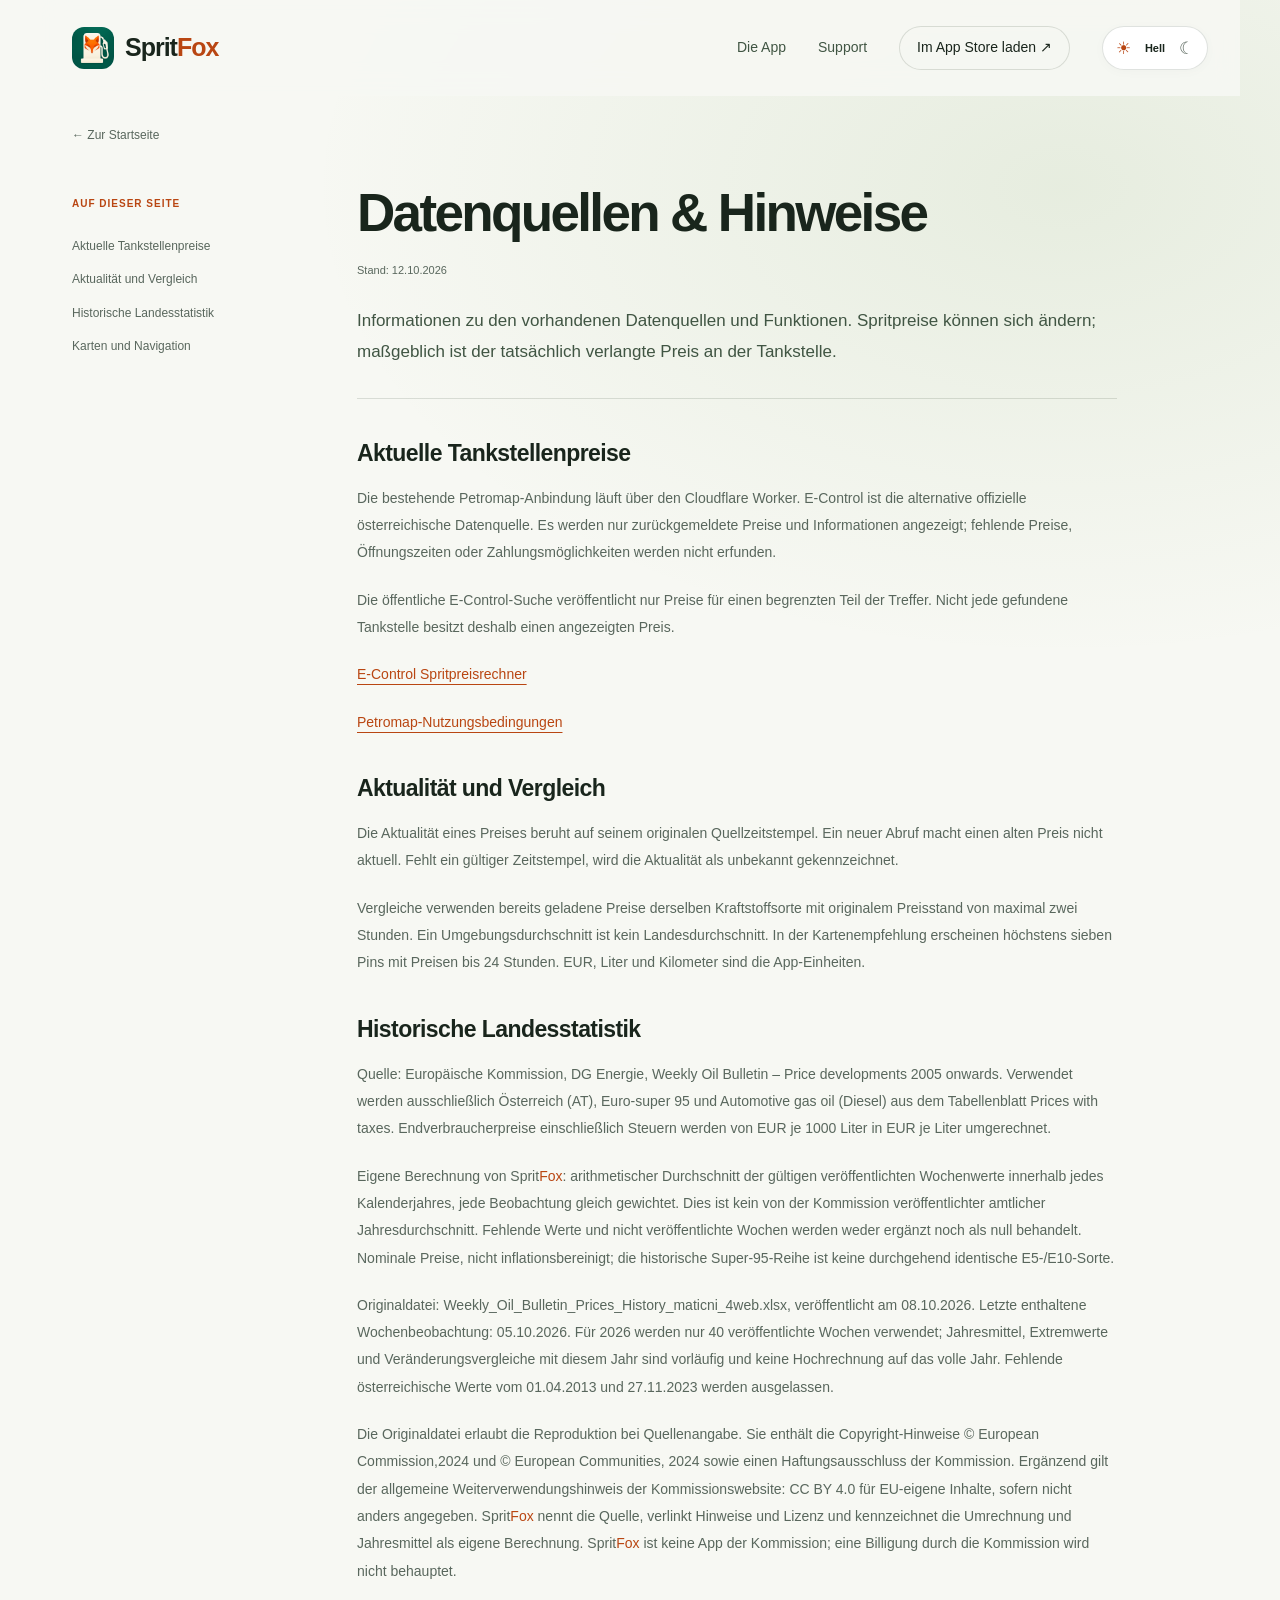
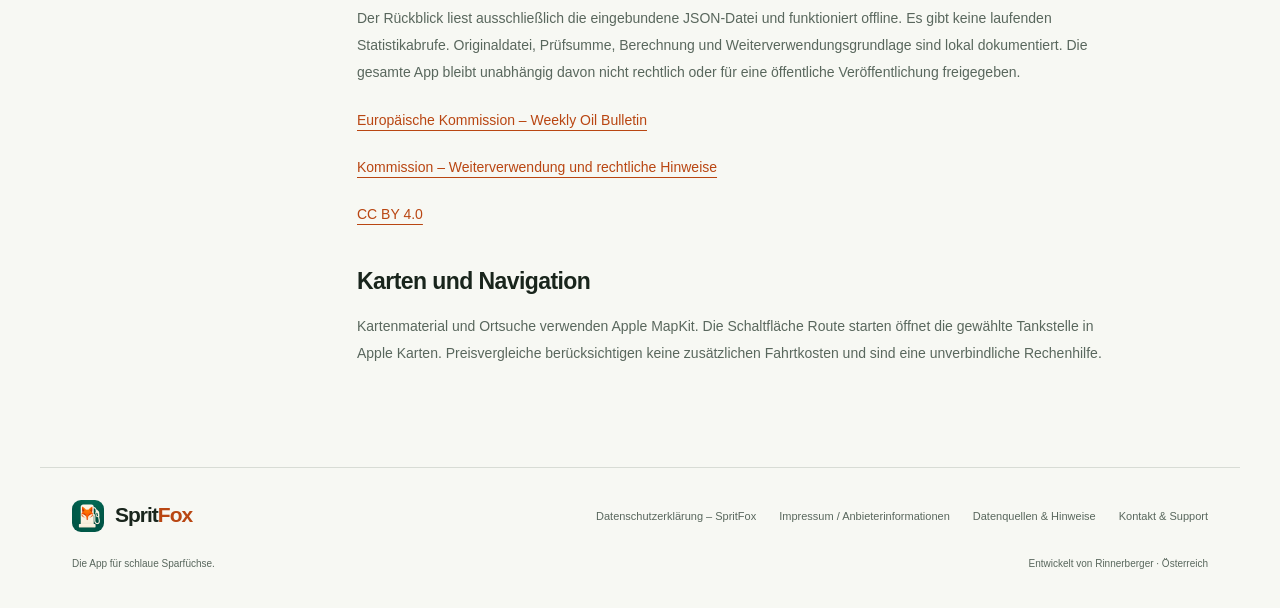
==== commit c2dad4ec: "App-Store-Link in der Navigation: datenquellen" ====
--- a/datenquellen/index.html
+++ b/datenquellen/index.html
@@ -3,7 +3,8 @@
 <meta name="robots" content="index, follow"><meta name="color-scheme" content="light dark">
 <meta name="referrer" content="no-referrer">
 <meta http-equiv="Content-Security-Policy" content="default-src 'none'; script-src 'self'; style-src 'self'; img-src 'self'; base-uri 'none'; form-action 'none'">
-<meta name="description" content="SpritFox – Die App für schlaue Sparfüchse. Verfügbare Diesel- und Benzinpreise in Österreich und Deutschland vergleichen. Bald im App Store.">
+<meta name="description" content="SpritFox – Die App für schlaue Sparfüchse. Verfügbare Diesel- und Benzinpreise in Österreich und Deutschland vergleichen. Jetzt kostenlos im App Store für iPhone und iPad.">
+<link rel="canonical" href="https://www.spritfox.at/datenquellen/">
 <title>Datenquellen &amp; Hinweise · SpritFox</title><script src="../theme-init.js"></script><script src="../site.js" defer></script><link rel="stylesheet" href="../styles.css"><link rel="icon" type="image/png" href="../foxy.png"></head>
-<body><a class="skip-link" href="#inhalt">Zum Inhalt</a><header class="site-header"><a class="brand" href="../index.html" aria-label="SpritFox Startseite"><img src="../foxy.png" width="42" height="42" alt=""><span>Sprit<span class="fox">Fox</span></span></a><nav class="header-nav" aria-label="Hauptnavigation"><a href="../index.html#funktionen">Die App</a><a href="../support/index.html">Support</a><a class="nav-cta" href="../index.html#download">Bald im App Store <span aria-hidden="true">↗</span></a><div class="theme-controls"><button class="theme-toggle" id="theme-toggle" type="button" aria-pressed="false" aria-label="Dunkelmodus einschalten"><span class="theme-sun" aria-hidden="true">☀</span><span class="theme-label">Design</span><span class="theme-moon" aria-hidden="true">☾</span></button><button class="theme-reset" id="theme-reset" type="button" hidden title="Systemeinstellung verwenden" aria-label="Systemeinstellung verwenden">Auto</button></div></nav></header>
+<body><a class="skip-link" href="#inhalt">Zum Inhalt</a><header class="site-header"><a class="brand" href="../index.html" aria-label="SpritFox Startseite"><img src="../foxy.png" width="42" height="42" alt=""><span>Sprit<span class="fox">Fox</span></span></a><nav class="header-nav" aria-label="Hauptnavigation"><a href="../index.html#funktionen">Die App</a><a href="../support/index.html">Support</a><a class="nav-cta" href="https://apps.apple.com/at/app/spritfox/id6821762605">Im App Store laden <span aria-hidden="true">↗</span></a><div class="theme-controls"><button class="theme-toggle" id="theme-toggle" type="button" aria-pressed="false" aria-label="Dunkelmodus einschalten"><span class="theme-sun" aria-hidden="true">☀</span><span class="theme-label">Design</span><span class="theme-moon" aria-hidden="true">☾</span></button><button class="theme-reset" id="theme-reset" type="button" hidden title="Systemeinstellung verwenden" aria-label="Systemeinstellung verwenden">Auto</button></div></nav></header>
 <main id="inhalt" class="legal-main"><a class="breadcrumb" href="../index.html">← Zur Startseite</a><div class="legal-layout"><nav class="legal-toc" aria-label="Inhaltsverzeichnis"><strong>AUF DIESER SEITE</strong><a href="#abschnitt-1">Aktuelle Tankstellenpreise</a><a href="#abschnitt-2">Aktualität und Vergleich</a><a href="#abschnitt-3">Historische Landesstatistik</a><a href="#abschnitt-4">Karten und Navigation</a></nav><article class="legal-article"><h1>Datenquellen &amp; Hinweise</h1><p class="date">Stand: 12.10.2026</p><p class="summary">Informationen zu den vorhandenen Datenquellen und Funktionen. Spritpreise können sich ändern; maßgeblich ist der tatsächlich verlangte Preis an der Tankstelle.</p><section id="abschnitt-1"><h2>Aktuelle Tankstellenpreise</h2><p>Die bestehende Petromap-Anbindung läuft über den Cloudflare Worker. E-Control ist die alternative offizielle österreichische Datenquelle. Es werden nur zurückgemeldete Preise und Informationen angezeigt; fehlende Preise, Öffnungszeiten oder Zahlungsmöglichkeiten werden nicht erfunden.</p><p>Die öffentliche E-Control-Suche veröffentlicht nur Preise für einen begrenzten Teil der Treffer. Nicht jede gefundene Tankstelle besitzt deshalb einen angezeigten Preis.</p><p><a href="https://www.spritpreisrechner.at/">E-Control Spritpreisrechner</a></p><p><a href="https://developer.petromap.eu/terms">Petromap-Nutzungsbedingungen</a></p></section><section id="abschnitt-2"><h2>Aktualität und Vergleich</h2><p>Die Aktualität eines Preises beruht auf seinem originalen Quellzeitstempel. Ein neuer Abruf macht einen alten Preis nicht aktuell. Fehlt ein gültiger Zeitstempel, wird die Aktualität als unbekannt gekennzeichnet.</p><p>Vergleiche verwenden bereits geladene Preise derselben Kraftstoffsorte mit originalem Preisstand von maximal zwei Stunden. Ein Umgebungsdurchschnitt ist kein Landesdurchschnitt. In der Kartenempfehlung erscheinen höchstens sieben Pins mit Preisen bis 24 Stunden. EUR, Liter und Kilometer sind die App-Einheiten.</p></section><section id="abschnitt-3"><h2>Historische Landesstatistik</h2><p>Quelle: Europäische Kommission, DG Energie, Weekly Oil Bulletin – Price developments 2005 onwards. Verwendet werden ausschließlich Österreich (AT), Euro-super 95 und Automotive gas oil (Diesel) aus dem Tabellenblatt Prices with taxes. Endverbraucherpreise einschließlich Steuern werden von EUR je 1000 Liter in EUR je Liter umgerechnet.</p><p>Eigene Berechnung von Sprit<span class="fox">Fox</span>: arithmetischer Durchschnitt der gültigen veröffentlichten Wochenwerte innerhalb jedes Kalenderjahres, jede Beobachtung gleich gewichtet. Dies ist kein von der Kommission veröffentlichter amtlicher Jahresdurchschnitt. Fehlende Werte und nicht veröffentlichte Wochen werden weder ergänzt noch als null behandelt. Nominale Preise, nicht inflationsbereinigt; die historische Super-95-Reihe ist keine durchgehend identische E5-/E10-Sorte.</p><p>Originaldatei: Weekly_Oil_Bulletin_Prices_History_maticni_4web.xlsx, veröffentlicht am 08.10.2026. Letzte enthaltene Wochenbeobachtung: 05.10.2026. Für 2026 werden nur 40 veröffentlichte Wochen verwendet; Jahresmittel, Extremwerte und Veränderungsvergleiche mit diesem Jahr sind vorläufig und keine Hochrechnung auf das volle Jahr. Fehlende österreichische Werte vom 01.04.2013 und 27.11.2023 werden ausgelassen.</p><p>Die Originaldatei erlaubt die Reproduktion bei Quellenangabe. Sie enthält die Copyright-Hinweise © European Commission,2024 und © European Communities, 2024 sowie einen Haftungsausschluss der Kommission. Ergänzend gilt der allgemeine Weiterverwendungshinweis der Kommissionswebsite: CC BY 4.0 für EU-eigene Inhalte, sofern nicht anders angegeben. Sprit<span class="fox">Fox</span> nennt die Quelle, verlinkt Hinweise und Lizenz und kennzeichnet die Umrechnung und Jahresmittel als eigene Berechnung. Sprit<span class="fox">Fox</span> ist keine App der Kommission; eine Billigung durch die Kommission wird nicht behauptet.</p><p>Der Rückblick liest ausschließlich die eingebundene JSON-Datei und funktioniert offline. Es gibt keine laufenden Statistikabrufe. Originaldatei, Prüfsumme, Berechnung und Weiterverwendungsgrundlage sind lokal dokumentiert. Die gesamte App bleibt unabhängig davon nicht rechtlich oder für eine öffentliche Veröffentlichung freigegeben.</p><p><a href="https://energy.ec.europa.eu/data-and-analysis/weekly-oil-bulletin_en">Europäische Kommission – Weekly Oil Bulletin</a></p><p><a href="https://commission.europa.eu/legal-notice_en">Kommission – Weiterverwendung und rechtliche Hinweise</a></p><p><a href="https://creativecommons.org/licenses/by/4.0/">CC BY 4.0</a></p></section><section id="abschnitt-4"><h2>Karten und Navigation</h2><p>Kartenmaterial und Ortsuche verwenden Apple MapKit. Die Schaltfläche Route starten öffnet die gewählte Tankstelle in Apple Karten. Preisvergleiche berücksichtigen keine zusätzlichen Fahrtkosten und sind eine unverbindliche Rechenhilfe.</p></section></article></div></main><footer class="site-footer"><div class="footer-top"><a class="brand" href="../index.html" aria-label="SpritFox Startseite"><img src="../foxy.png" width="42" height="42" alt=""><span>Sprit<span class="fox">Fox</span></span></a><nav class="footer-nav" aria-label="Rechtliche Informationen"><a href="../datenschutz/index.html">Datenschutzerklärung – SpritFox</a><a href="../impressum/index.html">Impressum / Anbieterinformationen</a><a href="../datenquellen/index.html" aria-current="page">Datenquellen &amp; Hinweise</a><a href="../support/index.html">Kontakt &amp; Support</a></nav></div><div class="footer-bottom"><span>Die App für schlaue Sparfüchse.</span><span>Entwickelt von Rinnerberger · Österreich</span></div></footer></body></html>
--- a/styles.css
+++ b/styles.css
@@ -13,9 +13,10 @@
 
 /* Theme controls: site-local preference; the native system choice remains available. */
 body{transition:background-color .18s ease,color .18s ease}button{font:inherit;color:inherit}button:focus-visible{outline:3px solid var(--accent);outline-offset:4px}[hidden]{display:none!important}.sr-only{position:absolute;width:1px;height:1px;overflow:hidden;clip-path:inset(50%);white-space:nowrap}.theme-controls{display:none;align-items:center;gap:6px}.js .theme-controls{display:flex}.theme-toggle,.theme-reset{border:1px solid var(--line);background:var(--surface);border-radius:999px;cursor:pointer;min-height:44px}.theme-toggle{display:inline-flex;align-items:center;justify-content:center;gap:7px;padding:8px 13px;box-shadow:0 2px 12px rgba(22,46,23,.025)}.theme-label{font-size:11px;font-weight:600;min-width:34px}.theme-sun,.theme-moon{font-size:17px;line-height:1;color:var(--muted)}:root[data-theme="light"] .theme-sun,:root[data-theme="dark"] .theme-moon{color:var(--accent)}.theme-reset{font-size:10px;padding:8px;min-width:36px;color:var(--muted)}.theme-toggle:hover,.theme-reset:hover{border-color:var(--accent)}
-/* Full, uncropped captures. Padding separates their rectangular canvas from hardware. */
-.hero{min-height:850px;padding-top:35px;padding-bottom:70px}.hero-visual{min-height:770px}.phone-demo{width:310px;max-width:100%;position:relative;z-index:1}.device-wrap{width:100%;transform:none;animation:rise-in .7s .08s both}.phone-frame{padding:7px;box-shadow:18px 32px 65px var(--phone-shadow),0 0 0 1px #222b22}.phone-screen{aspect-ratio:auto;border:0;border-radius:37px;padding:13px 6px;overflow:visible;background:var(--capture-bg)}.app-panel{display:none;margin:0}.app-panel picture{display:block}.app-panel img{width:100%;height:auto;object-fit:contain;border-radius:0}.preview-tabs{padding:4px;margin:0 0 22px;border:1px solid var(--line);background:var(--surface);border-radius:999px;display:flex;gap:2px;min-width:0;box-shadow:0 5px 22px rgba(10,20,12,.035)}.preview-tabs input{position:absolute;opacity:0;pointer-events:none;width:1px;height:1px}.preview-tabs label{flex:1;text-align:center;border-radius:999px;padding:10px 5px;font-size:11px;font-weight:600;cursor:pointer;min-height:40px;display:flex;align-items:center;justify-content:center;color:var(--muted);transition:background-color .18s,color .18s}.preview-tabs input:checked+label{background:var(--surface-raised);color:var(--ink);box-shadow:0 1px 5px rgba(10,20,12,.07)}.preview-tabs input:focus-visible+label{outline:3px solid var(--accent);outline-offset:3px}.preview-descriptions{text-align:center;min-height:56px;display:grid;align-items:start;margin:23px auto 0;max-width:290px;font-size:12px;line-height:1.6;color:var(--soft)}.capture-description{display:none}.preview-label{font-size:10px;line-height:1.6;color:var(--muted);transform:none;margin:6px auto 0;max-width:295px}.phone-demo:has(#preview-tankpreise:checked) [data-view="tankpreise"],.phone-demo:has(#preview-statistik:checked) [data-view="statistik"],.phone-demo:has(#preview-mein-auto:checked) [data-view="mein-auto"]{display:block;animation:capture-in .2s ease-out both}.phone-demo:has(#preview-tankpreise:checked) [data-description="tankpreise"],.phone-demo:has(#preview-statistik:checked) [data-description="statistik"],.phone-demo:has(#preview-mein-auto:checked) [data-description="mein-auto"]{display:block}.feature-card{box-shadow:0 8px 32px rgba(10,22,12,.025)}
-@keyframes capture-in{from{opacity:.4;transform:translateY(3px)}to{opacity:1;transform:translateY(0)}}
+/* One stationary display mask clips every genuine capture, including animated layers. */
+.hero{min-height:850px;padding-top:35px;padding-bottom:70px}.hero-visual{min-height:770px}.phone-demo{width:310px;max-width:100%;position:relative;z-index:1}.device-wrap{width:100%;container-type:inline-size;transform:none;animation:rise-in .7s .08s both}.phone-frame{--display-radius:clamp(32px,12.5cqi,38px);padding:7px;border-radius:calc(var(--display-radius) + 7px);box-shadow:18px 32px 65px var(--phone-shadow),0 0 0 1px #222b22}.phone-screen{aspect-ratio:1320/2868;border:0;border-radius:var(--display-radius);padding:0;overflow:hidden;clip-path:inset(0 round var(--display-radius));isolation:isolate;background:var(--capture-bg)}.app-panel{display:none;margin:0;width:100%;height:100%;border-radius:inherit;overflow:hidden}.app-panel picture{display:block;width:100%;height:100%;border-radius:inherit;overflow:hidden}.app-panel img{width:100%;height:100%;object-fit:contain;border-radius:inherit}.preview-tabs{padding:4px;margin:0 0 22px;border:1px solid var(--line);background:var(--surface);border-radius:999px;display:flex;gap:2px;min-width:0;box-shadow:0 5px 22px rgba(10,20,12,.035)}.preview-tabs input{position:absolute;opacity:0;pointer-events:none;width:1px;height:1px}.preview-tabs label{flex:1;text-align:center;border-radius:999px;padding:10px 5px;font-size:11px;font-weight:600;cursor:pointer;min-height:40px;display:flex;align-items:center;justify-content:center;color:var(--muted);transition:background-color .18s,color .18s}.preview-tabs input:checked+label{background:var(--surface-raised);color:var(--ink);box-shadow:0 1px 5px rgba(10,20,12,.07)}.preview-tabs input:focus-visible+label{outline:3px solid var(--accent);outline-offset:3px}.preview-descriptions{text-align:center;min-height:56px;display:grid;align-items:start;margin:23px auto 0;max-width:290px;font-size:12px;line-height:1.6;color:var(--soft)}.capture-description{display:none}.preview-label{font-size:10px;line-height:1.6;color:var(--muted);transform:none;margin:6px auto 0;max-width:295px}.phone-demo:has(#preview-tankpreise:checked) [data-view="tankpreise"],.phone-demo:has(#preview-statistik:checked) [data-view="statistik"],.phone-demo:has(#preview-mein-auto:checked) [data-view="mein-auto"]{display:block;animation:capture-in .2s ease-out both}.phone-demo:has(#preview-tankpreise:checked) [data-description="tankpreise"],.phone-demo:has(#preview-statistik:checked) [data-description="statistik"],.phone-demo:has(#preview-mein-auto:checked) [data-description="mein-auto"]{display:block}.feature-card{box-shadow:0 8px 32px rgba(10,22,12,.025)}
+/* Fade inside the fixed mask; moving the panel would expose an empty edge during switches. */
+@keyframes capture-in{from{opacity:.4}to{opacity:1}}
 @media(max-width:1100px){.header-nav{gap:19px}.header-nav .nav-cta{display:none}.hero{gap:25px}.phone-demo{width:290px}.hero-visual{min-height:740px}}
 @media(max-width:760px){.hero{padding-top:35px;gap:35px;min-height:0}.hero-visual{min-height:0;padding-bottom:0;max-width:480px}.phone-demo{width:300px}.orbit{width:420px;height:420px;max-width:100%}.preview-descriptions{min-height:56px}.hero-copy{max-width:560px}.device-wrap{width:100%}.section-heading{gap:30px}.header-nav{gap:16px}}
 @media(max-width:600px){.header-nav>a{display:none}.header-nav{gap:0}.site-header{gap:12px}.hero-visual{min-height:0}.phone-demo{width:290px}.hero .eyebrow{letter-spacing:.1em}.device-wrap{width:100%}.theme-toggle{padding:8px 10px}.theme-controls{gap:4px}.theme-reset{padding:8px 6px}.site-header .brand{gap:9px}}
@@ -23,3 +24,70 @@
 @media(prefers-reduced-motion:reduce){*,*::before,*::after{animation:none!important;transition:none!important}.device-wrap{transform:none}}
 /* Keep the presentation switch reachable while exploring a long mobile preview. */
 .site-header{position:sticky;top:0;z-index:10;background:color-mix(in srgb,var(--bg) 90%,transparent);backdrop-filter:blur(14px);-webkit-backdrop-filter:blur(14px)}
+
+/* A visible invitation to explore the three genuine app captures. */
+.preview-intro{text-align:center;margin-bottom:12px}.preview-eyebrow{font-size:9px;font-weight:700;letter-spacing:.16em;color:var(--accent)}.preview-intro p{font-size:12px;color:var(--soft);margin:3px 0 0}
+.preview-tabs{border-radius:20px;padding:5px;gap:4px;margin-bottom:20px;border-color:var(--line-strong)}.preview-tabs label{flex-direction:column;gap:5px;min-height:65px;padding:9px 3px;border-radius:15px;font-size:11px;color:var(--soft)}.preview-tab-icon{display:flex}.preview-tab-icon svg{width:19px;height:19px}.preview-tabs input:checked+label{background:#ff844d;color:#23150e;box-shadow:0 3px 10px rgba(255,119,60,.16)}.preview-tabs label:hover{background:var(--surface-raised);color:var(--ink)}.preview-tabs input:checked+label:hover{background:#ff9b6f;color:#23150e}
+.preview-navigation{display:flex;align-items:center;justify-content:space-between;gap:8px;margin:17px 0 0;padding:0 4px}.preview-navigation button{display:grid;place-items:center;width:44px;height:44px;flex:none;border:1px solid var(--line-strong);border-radius:50%;background:var(--surface);cursor:pointer;color:var(--accent);font-size:21px;transition:background-color .18s,transform .18s}.preview-navigation button:hover{background:var(--surface-raised);transform:translateY(-1px)}.preview-navigation button:active{transform:scale(.95)}.preview-position{font-size:11px;font-weight:600;color:var(--soft);font-variant-numeric:tabular-nums;text-align:center}.preview-navigation:not([hidden])+.preview-descriptions{margin-top:12px}.hero-visual{min-height:860px}
+@media(max-width:1100px){.hero-visual{min-height:820px}}
+@media(max-width:760px){.hero-visual{min-height:0}.preview-intro{margin-bottom:12px}}
+@media(prefers-reduced-motion:reduce){.preview-navigation button:hover,.preview-navigation button:active{transform:none}}
+
+/* Website outlook only. Existing app previews and legal-page styles stay unchanged. */
+.future{padding-bottom:0}
+.future-heading p{max-width:330px}
+.future-grid{display:grid;grid-template-columns:repeat(3,minmax(0,1fr));gap:16px}
+.future-card{display:flex;flex-direction:column;min-width:0;padding:27px 25px;border:1px solid var(--line);border-radius:var(--radius);background:linear-gradient(150deg,rgba(255,132,77,.055),transparent 65%),color-mix(in srgb,var(--surface) 94%,transparent);box-shadow:0 8px 32px rgba(10,22,12,.025);backdrop-filter:blur(10px);-webkit-backdrop-filter:blur(10px);transition:transform .25s ease,border-color .25s ease}
+.future-card-top{display:flex;align-items:center;justify-content:space-between;flex-wrap:wrap;gap:12px;margin-bottom:32px}
+.future-symbol{display:inline-flex;align-items:center;justify-content:center;width:40px;height:40px;border-radius:13px;background:rgba(255,132,77,.07);color:var(--accent)}
+.future-symbol svg{width:22px;height:22px}
+.future-status{border:1px solid var(--line);border-radius:999px;padding:4px 9px;font-size:10px;font-weight:600;line-height:1.5;color:var(--soft)}
+.future-category{margin-bottom:12px;font-size:10px;font-weight:650;letter-spacing:.14em;color:var(--accent)}
+.future-card h3{font-size:26px;letter-spacing:-.035em;line-height:1.16;margin-bottom:18px}
+.future-card p{font-size:13px;line-height:1.8;margin-bottom:25px}
+.future-card-note,.future-card-link{font-size:11px;line-height:1.6;border-top:1px solid var(--line);padding-top:17px;margin-top:auto}
+.future-card-note{color:var(--muted)}
+.future-card-link{display:flex;align-items:center;justify-content:space-between;gap:14px;color:var(--accent);font-weight:600;text-decoration:none}
+.future-countries{margin-top:24px;padding:32px;border:1px solid var(--line);border-radius:var(--radius);background:radial-gradient(ellipse at 100% 0,rgba(255,132,77,.06),transparent 55%),var(--surface)}
+.future-countries-heading{display:flex;align-items:flex-end;justify-content:space-between;gap:32px;margin-bottom:28px}
+.future-countries-heading .eyebrow{margin-bottom:14px}
+.future-countries-heading h3{font-size:30px;line-height:1.15}
+.future-countries-heading>p{max-width:350px;font-size:13px;margin:0}
+.country-group{border-top:1px solid var(--line);padding-top:23px;margin-top:23px}
+.country-group h4{display:flex;align-items:center;flex-wrap:wrap;gap:9px;margin:0 0 16px;font-size:12px;font-weight:600;line-height:1.6}
+.country-group h4>span:last-child{margin-left:auto;color:var(--muted);font-size:11px;font-weight:400}
+.country-state-dot{width:6px;height:6px;border-radius:50%;background:var(--accent);flex:none}
+[data-country-status="planned"] .country-state-dot{background:transparent;border:1px solid var(--muted)}
+.future-country-list{display:grid;grid-template-columns:repeat(5,minmax(0,1fr));gap:9px;padding:0;margin:0;list-style:none}
+.future-country-list li{display:flex;align-items:center;gap:9px;min-width:0;padding:9px 10px;border:1px solid var(--line);border-radius:12px;font-size:12px;line-height:1.5;color:var(--soft)}
+.future-country-list li>span{font-size:19px;line-height:1.3;flex:none}
+[data-country-status="available"] .future-country-list{display:flex;flex-wrap:wrap}
+[data-country-status="available"] li{padding:9px 16px;background:var(--surface-raised);color:var(--ink)}
+.future .future-disclaimer{font-size:11px;line-height:1.7;margin:23px 0 0;max-width:750px}
+@media(hover:hover){.future-card:hover{transform:translateY(-3px);border-color:rgba(255,132,77,.3)}}
+@supports(animation-timeline:view()){@media(prefers-reduced-motion:no-preference){.future-card{animation:rise-in .6s ease-out both;animation-timeline:view();animation-range:entry 0% entry 25%}}}
+@media(max-width:1000px){.future-country-list{grid-template-columns:repeat(4,minmax(0,1fr))}.future-card{padding:23px 20px}.future-card h3{font-size:24px}.future-card-top{margin-bottom:24px}}
+@media(max-width:760px){.future-grid{grid-template-columns:1fr}.future-card{padding:25px}.future-card-top{margin-bottom:24px}.future-countries-heading{align-items:flex-start;flex-direction:column;gap:18px}.future-countries-heading>p{max-width:460px}.future-country-list{grid-template-columns:repeat(3,minmax(0,1fr))}.future-countries{padding:26px}.future-heading p{max-width:460px}}
+@media(max-width:600px){.future-country-list{grid-template-columns:repeat(2,minmax(0,1fr))}.future-countries{padding:22px 17px}.future-country-list li{padding:8px;font-size:11px;gap:7px}.country-group h4>span:last-child{margin-left:0}.future-countries-heading h3{font-size:28px}}
+@media(prefers-reduced-motion:reduce){.future-card:hover{transform:none}}
+
+/* Compact outlook below the hero; its short hero link is visible before the full phone preview on mobile. */
+.hero-outlook{display:flex;align-items:center;gap:11px;width:fit-content;max-width:100%;margin:-10px 0 24px;padding:10px 13px;border:1px solid var(--line);border-radius:14px;background:color-mix(in srgb,var(--surface) 85%,transparent);color:var(--soft);font-size:11px;font-weight:550;line-height:1.65;text-decoration:none;transition:border-color .2s ease,background-color .2s ease}
+.hero-outlook .live-dot{flex:none;width:5px;height:5px}
+.hero-outlook>span:last-child{margin-left:8px;color:var(--accent)}
+.hero-outlook:hover{border-color:var(--accent);color:var(--ink);background:var(--surface)}
+.growth-preview{padding:27px;margin:0 0 26px;border:1px solid var(--line);border-radius:var(--radius);background:linear-gradient(130deg,rgba(255,132,77,.055),transparent 65%),color-mix(in srgb,var(--surface) 94%,transparent);backdrop-filter:blur(10px);-webkit-backdrop-filter:blur(10px);box-shadow:0 8px 32px rgba(10,22,12,.025);scroll-margin-top:110px}
+.growth-intro{display:flex;align-items:center;justify-content:space-between;gap:32px;margin-bottom:22px}
+.growth-intro h2{font-size:29px;line-height:1.2;letter-spacing:-.035em;margin-bottom:10px}
+.growth-intro h2>span:last-child{display:inline-block;font-size:23px;vertical-align:2px;margin-left:3px}
+.growth-intro p{max-width:650px;font-size:13px;line-height:1.75;margin:0}
+.growth-intro .text-link{color:var(--accent);flex-shrink:0;font-size:11px;line-height:1.6;min-height:44px;max-width:245px}
+.growth-list{display:grid;grid-template-columns:repeat(3,minmax(0,1fr));gap:12px;list-style:none;margin:0;padding:0}
+.growth-list li{display:flex;align-items:center;gap:13px;min-width:0;padding:15px;border:1px solid var(--line);border-radius:16px;background:color-mix(in srgb,var(--surface) 76%,transparent)}
+.growth-icon{display:inline-flex;align-items:center;justify-content:center;flex:none;width:33px;height:33px;border-radius:10px;background:rgba(255,132,77,.07);color:var(--accent)}
+.growth-icon svg{width:19px;height:19px}
+.growth-list strong{display:block;font-size:13px;line-height:1.5;font-weight:650;color:var(--ink)}
+.growth-list li>div>span{display:block;font-size:11px;line-height:1.6;color:var(--muted);margin-top:3px}
+@supports(animation-timeline:view()){@media(prefers-reduced-motion:no-preference){.growth-preview{animation:rise-in .5s ease-out both;animation-timeline:view();animation-range:entry 0% entry 20%}}}
+@media(max-width:1000px){.growth-intro{align-items:flex-start;flex-direction:column;gap:10px}.growth-intro .text-link{max-width:none}.growth-list li{padding:13px;gap:10px}}
+@media(max-width:600px){.hero-outlook{font-size:11px;margin-bottom:22px}.growth-preview{padding:22px 18px;margin-bottom:22px}.growth-intro{margin-bottom:16px}.growth-intro h2{font-size:27px}.growth-intro p{font-size:12px}.growth-list{grid-template-columns:1fr;gap:8px}.growth-list li{padding:11px 12px}.growth-list li>div{display:grid;grid-template-columns:53px minmax(0,1fr);align-items:center;gap:8px;flex:1;min-width:0}.growth-list li>div>span{margin:0}.growth-list strong{font-size:12px}.growth-icon{width:29px;height:29px}.growth-icon svg{width:18px;height:18px}}
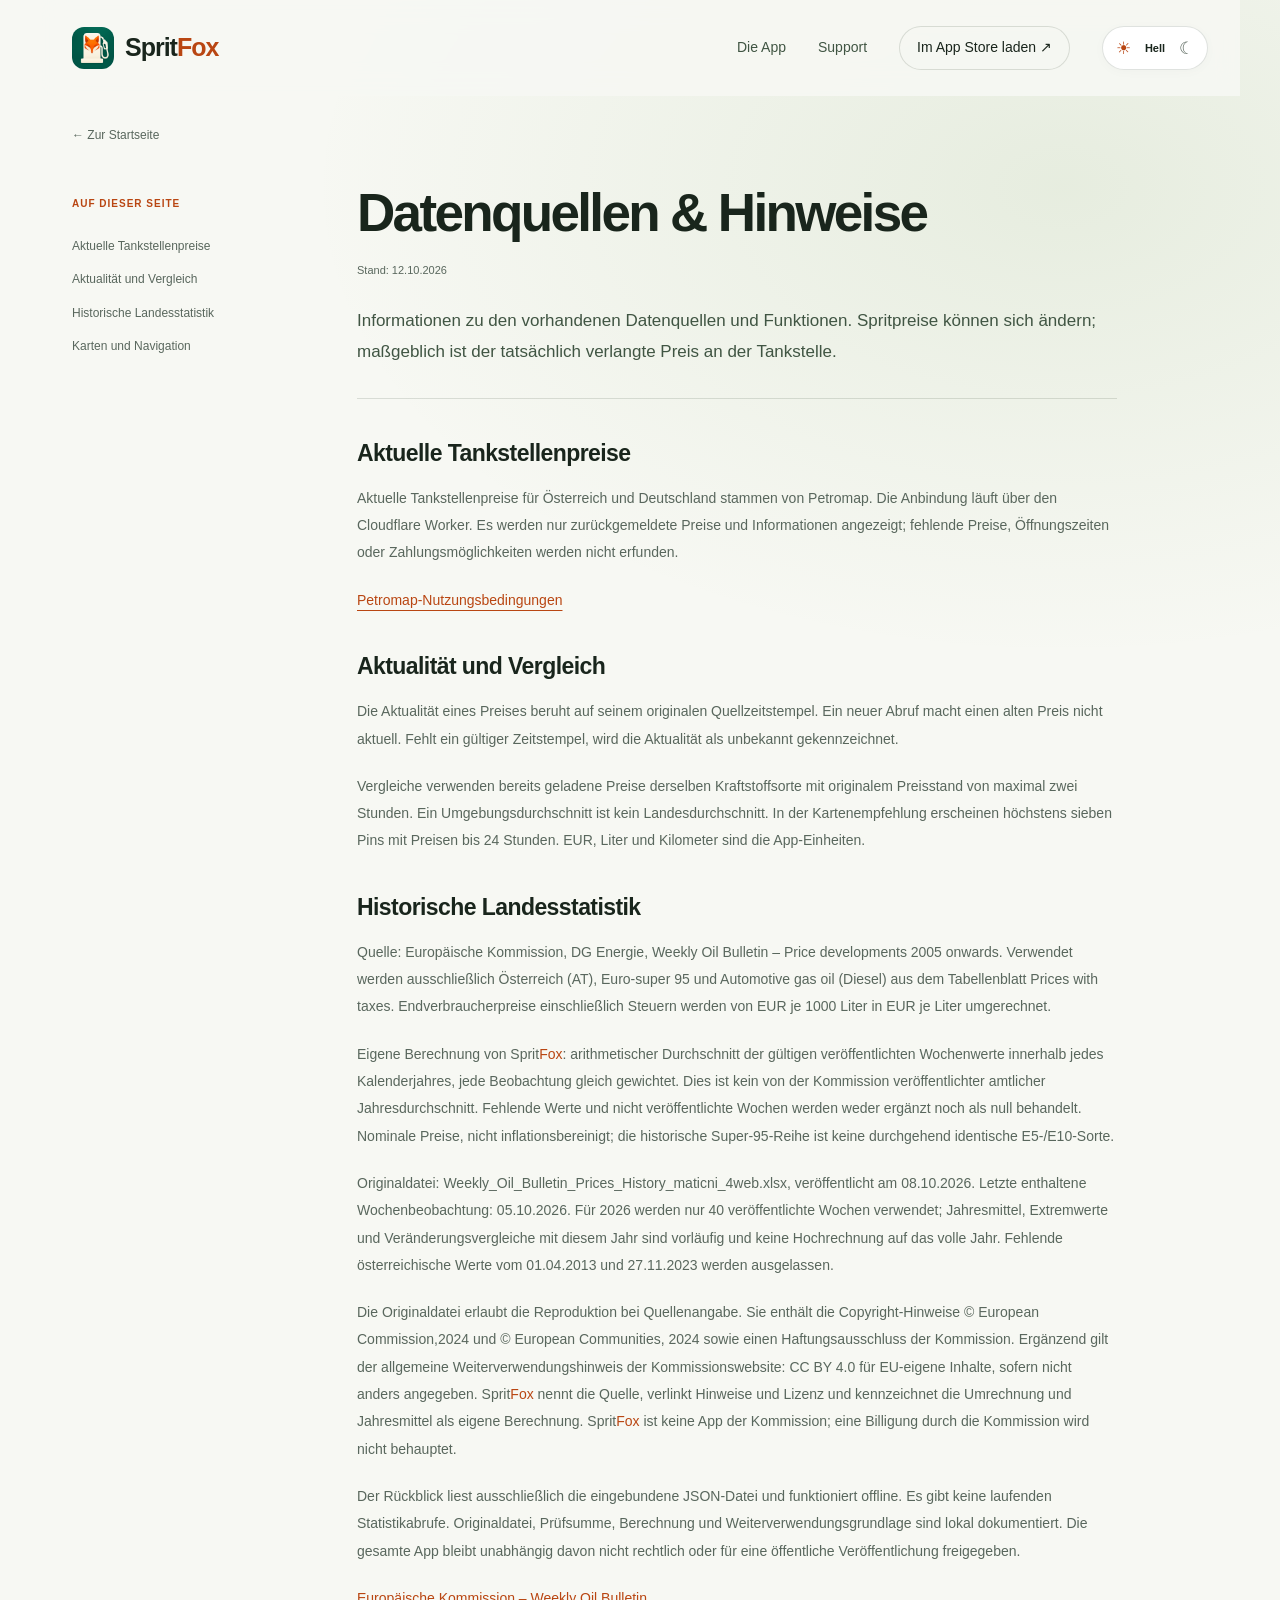
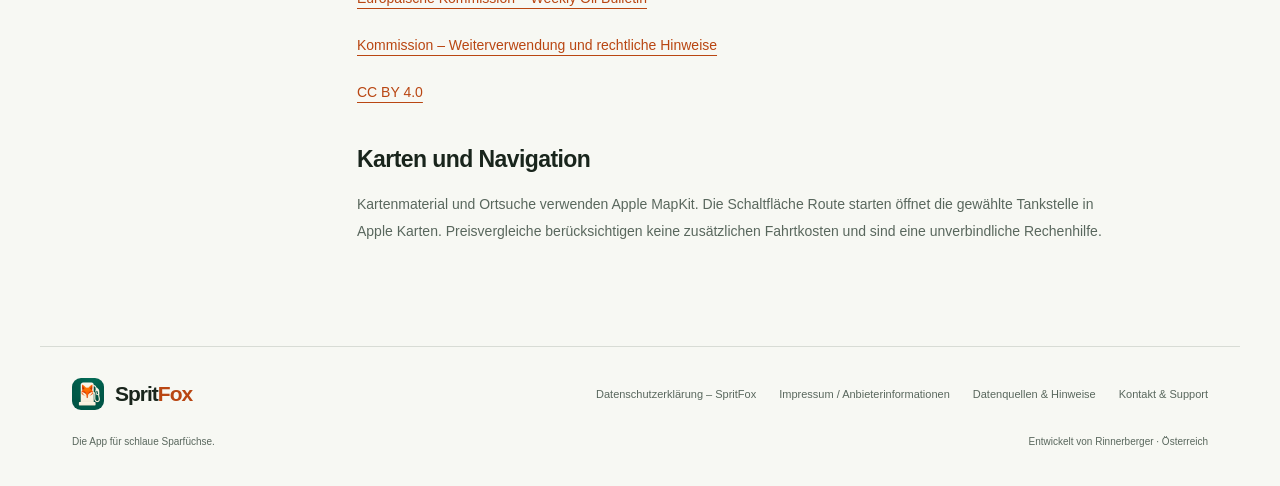
==== commit 53494ee2: "E-Control aus den SpritFox-Datenquellen entfernen" ====
--- a/datenquellen/index.html
+++ b/datenquellen/index.html
@@ -7,4 +7,4 @@
 <link rel="canonical" href="https://www.spritfox.at/datenquellen/">
 <title>Datenquellen &amp; Hinweise · SpritFox</title><script src="../theme-init.js"></script><script src="../site.js" defer></script><link rel="stylesheet" href="../styles.css"><link rel="icon" type="image/png" href="../foxy.png"></head>
 <body><a class="skip-link" href="#inhalt">Zum Inhalt</a><header class="site-header"><a class="brand" href="../index.html" aria-label="SpritFox Startseite"><img src="../foxy.png" width="42" height="42" alt=""><span>Sprit<span class="fox">Fox</span></span></a><nav class="header-nav" aria-label="Hauptnavigation"><a href="../index.html#funktionen">Die App</a><a href="../support/index.html">Support</a><a class="nav-cta" href="https://apps.apple.com/at/app/spritfox/id6821762605">Im App Store laden <span aria-hidden="true">↗</span></a><div class="theme-controls"><button class="theme-toggle" id="theme-toggle" type="button" aria-pressed="false" aria-label="Dunkelmodus einschalten"><span class="theme-sun" aria-hidden="true">☀</span><span class="theme-label">Design</span><span class="theme-moon" aria-hidden="true">☾</span></button><button class="theme-reset" id="theme-reset" type="button" hidden title="Systemeinstellung verwenden" aria-label="Systemeinstellung verwenden">Auto</button></div></nav></header>
-<main id="inhalt" class="legal-main"><a class="breadcrumb" href="../index.html">← Zur Startseite</a><div class="legal-layout"><nav class="legal-toc" aria-label="Inhaltsverzeichnis"><strong>AUF DIESER SEITE</strong><a href="#abschnitt-1">Aktuelle Tankstellenpreise</a><a href="#abschnitt-2">Aktualität und Vergleich</a><a href="#abschnitt-3">Historische Landesstatistik</a><a href="#abschnitt-4">Karten und Navigation</a></nav><article class="legal-article"><h1>Datenquellen &amp; Hinweise</h1><p class="date">Stand: 12.10.2026</p><p class="summary">Informationen zu den vorhandenen Datenquellen und Funktionen. Spritpreise können sich ändern; maßgeblich ist der tatsächlich verlangte Preis an der Tankstelle.</p><section id="abschnitt-1"><h2>Aktuelle Tankstellenpreise</h2><p>Die bestehende Petromap-Anbindung läuft über den Cloudflare Worker. E-Control ist die alternative offizielle österreichische Datenquelle. Es werden nur zurückgemeldete Preise und Informationen angezeigt; fehlende Preise, Öffnungszeiten oder Zahlungsmöglichkeiten werden nicht erfunden.</p><p>Die öffentliche E-Control-Suche veröffentlicht nur Preise für einen begrenzten Teil der Treffer. Nicht jede gefundene Tankstelle besitzt deshalb einen angezeigten Preis.</p><p><a href="https://www.spritpreisrechner.at/">E-Control Spritpreisrechner</a></p><p><a href="https://developer.petromap.eu/terms">Petromap-Nutzungsbedingungen</a></p></section><section id="abschnitt-2"><h2>Aktualität und Vergleich</h2><p>Die Aktualität eines Preises beruht auf seinem originalen Quellzeitstempel. Ein neuer Abruf macht einen alten Preis nicht aktuell. Fehlt ein gültiger Zeitstempel, wird die Aktualität als unbekannt gekennzeichnet.</p><p>Vergleiche verwenden bereits geladene Preise derselben Kraftstoffsorte mit originalem Preisstand von maximal zwei Stunden. Ein Umgebungsdurchschnitt ist kein Landesdurchschnitt. In der Kartenempfehlung erscheinen höchstens sieben Pins mit Preisen bis 24 Stunden. EUR, Liter und Kilometer sind die App-Einheiten.</p></section><section id="abschnitt-3"><h2>Historische Landesstatistik</h2><p>Quelle: Europäische Kommission, DG Energie, Weekly Oil Bulletin – Price developments 2005 onwards. Verwendet werden ausschließlich Österreich (AT), Euro-super 95 und Automotive gas oil (Diesel) aus dem Tabellenblatt Prices with taxes. Endverbraucherpreise einschließlich Steuern werden von EUR je 1000 Liter in EUR je Liter umgerechnet.</p><p>Eigene Berechnung von Sprit<span class="fox">Fox</span>: arithmetischer Durchschnitt der gültigen veröffentlichten Wochenwerte innerhalb jedes Kalenderjahres, jede Beobachtung gleich gewichtet. Dies ist kein von der Kommission veröffentlichter amtlicher Jahresdurchschnitt. Fehlende Werte und nicht veröffentlichte Wochen werden weder ergänzt noch als null behandelt. Nominale Preise, nicht inflationsbereinigt; die historische Super-95-Reihe ist keine durchgehend identische E5-/E10-Sorte.</p><p>Originaldatei: Weekly_Oil_Bulletin_Prices_History_maticni_4web.xlsx, veröffentlicht am 08.10.2026. Letzte enthaltene Wochenbeobachtung: 05.10.2026. Für 2026 werden nur 40 veröffentlichte Wochen verwendet; Jahresmittel, Extremwerte und Veränderungsvergleiche mit diesem Jahr sind vorläufig und keine Hochrechnung auf das volle Jahr. Fehlende österreichische Werte vom 01.04.2013 und 27.11.2023 werden ausgelassen.</p><p>Die Originaldatei erlaubt die Reproduktion bei Quellenangabe. Sie enthält die Copyright-Hinweise © European Commission,2024 und © European Communities, 2024 sowie einen Haftungsausschluss der Kommission. Ergänzend gilt der allgemeine Weiterverwendungshinweis der Kommissionswebsite: CC BY 4.0 für EU-eigene Inhalte, sofern nicht anders angegeben. Sprit<span class="fox">Fox</span> nennt die Quelle, verlinkt Hinweise und Lizenz und kennzeichnet die Umrechnung und Jahresmittel als eigene Berechnung. Sprit<span class="fox">Fox</span> ist keine App der Kommission; eine Billigung durch die Kommission wird nicht behauptet.</p><p>Der Rückblick liest ausschließlich die eingebundene JSON-Datei und funktioniert offline. Es gibt keine laufenden Statistikabrufe. Originaldatei, Prüfsumme, Berechnung und Weiterverwendungsgrundlage sind lokal dokumentiert. Die gesamte App bleibt unabhängig davon nicht rechtlich oder für eine öffentliche Veröffentlichung freigegeben.</p><p><a href="https://energy.ec.europa.eu/data-and-analysis/weekly-oil-bulletin_en">Europäische Kommission – Weekly Oil Bulletin</a></p><p><a href="https://commission.europa.eu/legal-notice_en">Kommission – Weiterverwendung und rechtliche Hinweise</a></p><p><a href="https://creativecommons.org/licenses/by/4.0/">CC BY 4.0</a></p></section><section id="abschnitt-4"><h2>Karten und Navigation</h2><p>Kartenmaterial und Ortsuche verwenden Apple MapKit. Die Schaltfläche Route starten öffnet die gewählte Tankstelle in Apple Karten. Preisvergleiche berücksichtigen keine zusätzlichen Fahrtkosten und sind eine unverbindliche Rechenhilfe.</p></section></article></div></main><footer class="site-footer"><div class="footer-top"><a class="brand" href="../index.html" aria-label="SpritFox Startseite"><img src="../foxy.png" width="42" height="42" alt=""><span>Sprit<span class="fox">Fox</span></span></a><nav class="footer-nav" aria-label="Rechtliche Informationen"><a href="../datenschutz/index.html">Datenschutzerklärung – SpritFox</a><a href="../impressum/index.html">Impressum / Anbieterinformationen</a><a href="../datenquellen/index.html" aria-current="page">Datenquellen &amp; Hinweise</a><a href="../support/index.html">Kontakt &amp; Support</a></nav></div><div class="footer-bottom"><span>Die App für schlaue Sparfüchse.</span><span>Entwickelt von Rinnerberger · Österreich</span></div></footer></body></html>+<main id="inhalt" class="legal-main"><a class="breadcrumb" href="../index.html">← Zur Startseite</a><div class="legal-layout"><nav class="legal-toc" aria-label="Inhaltsverzeichnis"><strong>AUF DIESER SEITE</strong><a href="#abschnitt-1">Aktuelle Tankstellenpreise</a><a href="#abschnitt-2">Aktualität und Vergleich</a><a href="#abschnitt-3">Historische Landesstatistik</a><a href="#abschnitt-4">Karten und Navigation</a></nav><article class="legal-article"><h1>Datenquellen &amp; Hinweise</h1><p class="date">Stand: 12.10.2026</p><p class="summary">Informationen zu den vorhandenen Datenquellen und Funktionen. Spritpreise können sich ändern; maßgeblich ist der tatsächlich verlangte Preis an der Tankstelle.</p><section id="abschnitt-1"><h2>Aktuelle Tankstellenpreise</h2><p>Aktuelle Tankstellenpreise für Österreich und Deutschland stammen von Petromap. Die Anbindung läuft über den Cloudflare Worker. Es werden nur zurückgemeldete Preise und Informationen angezeigt; fehlende Preise, Öffnungszeiten oder Zahlungsmöglichkeiten werden nicht erfunden.</p><p><a href="https://developer.petromap.eu/terms">Petromap-Nutzungsbedingungen</a></p></section><section id="abschnitt-2"><h2>Aktualität und Vergleich</h2><p>Die Aktualität eines Preises beruht auf seinem originalen Quellzeitstempel. Ein neuer Abruf macht einen alten Preis nicht aktuell. Fehlt ein gültiger Zeitstempel, wird die Aktualität als unbekannt gekennzeichnet.</p><p>Vergleiche verwenden bereits geladene Preise derselben Kraftstoffsorte mit originalem Preisstand von maximal zwei Stunden. Ein Umgebungsdurchschnitt ist kein Landesdurchschnitt. In der Kartenempfehlung erscheinen höchstens sieben Pins mit Preisen bis 24 Stunden. EUR, Liter und Kilometer sind die App-Einheiten.</p></section><section id="abschnitt-3"><h2>Historische Landesstatistik</h2><p>Quelle: Europäische Kommission, DG Energie, Weekly Oil Bulletin – Price developments 2005 onwards. Verwendet werden ausschließlich Österreich (AT), Euro-super 95 und Automotive gas oil (Diesel) aus dem Tabellenblatt Prices with taxes. Endverbraucherpreise einschließlich Steuern werden von EUR je 1000 Liter in EUR je Liter umgerechnet.</p><p>Eigene Berechnung von Sprit<span class="fox">Fox</span>: arithmetischer Durchschnitt der gültigen veröffentlichten Wochenwerte innerhalb jedes Kalenderjahres, jede Beobachtung gleich gewichtet. Dies ist kein von der Kommission veröffentlichter amtlicher Jahresdurchschnitt. Fehlende Werte und nicht veröffentlichte Wochen werden weder ergänzt noch als null behandelt. Nominale Preise, nicht inflationsbereinigt; die historische Super-95-Reihe ist keine durchgehend identische E5-/E10-Sorte.</p><p>Originaldatei: Weekly_Oil_Bulletin_Prices_History_maticni_4web.xlsx, veröffentlicht am 08.10.2026. Letzte enthaltene Wochenbeobachtung: 05.10.2026. Für 2026 werden nur 40 veröffentlichte Wochen verwendet; Jahresmittel, Extremwerte und Veränderungsvergleiche mit diesem Jahr sind vorläufig und keine Hochrechnung auf das volle Jahr. Fehlende österreichische Werte vom 01.04.2013 und 27.11.2023 werden ausgelassen.</p><p>Die Originaldatei erlaubt die Reproduktion bei Quellenangabe. Sie enthält die Copyright-Hinweise © European Commission,2024 und © European Communities, 2024 sowie einen Haftungsausschluss der Kommission. Ergänzend gilt der allgemeine Weiterverwendungshinweis der Kommissionswebsite: CC BY 4.0 für EU-eigene Inhalte, sofern nicht anders angegeben. Sprit<span class="fox">Fox</span> nennt die Quelle, verlinkt Hinweise und Lizenz und kennzeichnet die Umrechnung und Jahresmittel als eigene Berechnung. Sprit<span class="fox">Fox</span> ist keine App der Kommission; eine Billigung durch die Kommission wird nicht behauptet.</p><p>Der Rückblick liest ausschließlich die eingebundene JSON-Datei und funktioniert offline. Es gibt keine laufenden Statistikabrufe. Originaldatei, Prüfsumme, Berechnung und Weiterverwendungsgrundlage sind lokal dokumentiert. Die gesamte App bleibt unabhängig davon nicht rechtlich oder für eine öffentliche Veröffentlichung freigegeben.</p><p><a href="https://energy.ec.europa.eu/data-and-analysis/weekly-oil-bulletin_en">Europäische Kommission – Weekly Oil Bulletin</a></p><p><a href="https://commission.europa.eu/legal-notice_en">Kommission – Weiterverwendung und rechtliche Hinweise</a></p><p><a href="https://creativecommons.org/licenses/by/4.0/">CC BY 4.0</a></p></section><section id="abschnitt-4"><h2>Karten und Navigation</h2><p>Kartenmaterial und Ortsuche verwenden Apple MapKit. Die Schaltfläche Route starten öffnet die gewählte Tankstelle in Apple Karten. Preisvergleiche berücksichtigen keine zusätzlichen Fahrtkosten und sind eine unverbindliche Rechenhilfe.</p></section></article></div></main><footer class="site-footer"><div class="footer-top"><a class="brand" href="../index.html" aria-label="SpritFox Startseite"><img src="../foxy.png" width="42" height="42" alt=""><span>Sprit<span class="fox">Fox</span></span></a><nav class="footer-nav" aria-label="Rechtliche Informationen"><a href="../datenschutz/index.html">Datenschutzerklärung – SpritFox</a><a href="../impressum/index.html">Impressum / Anbieterinformationen</a><a href="../datenquellen/index.html" aria-current="page">Datenquellen &amp; Hinweise</a><a href="../support/index.html">Kontakt &amp; Support</a></nav></div><div class="footer-bottom"><span>Die App für schlaue Sparfüchse.</span><span>Entwickelt von Rinnerberger · Österreich</span></div></footer></body></html>
